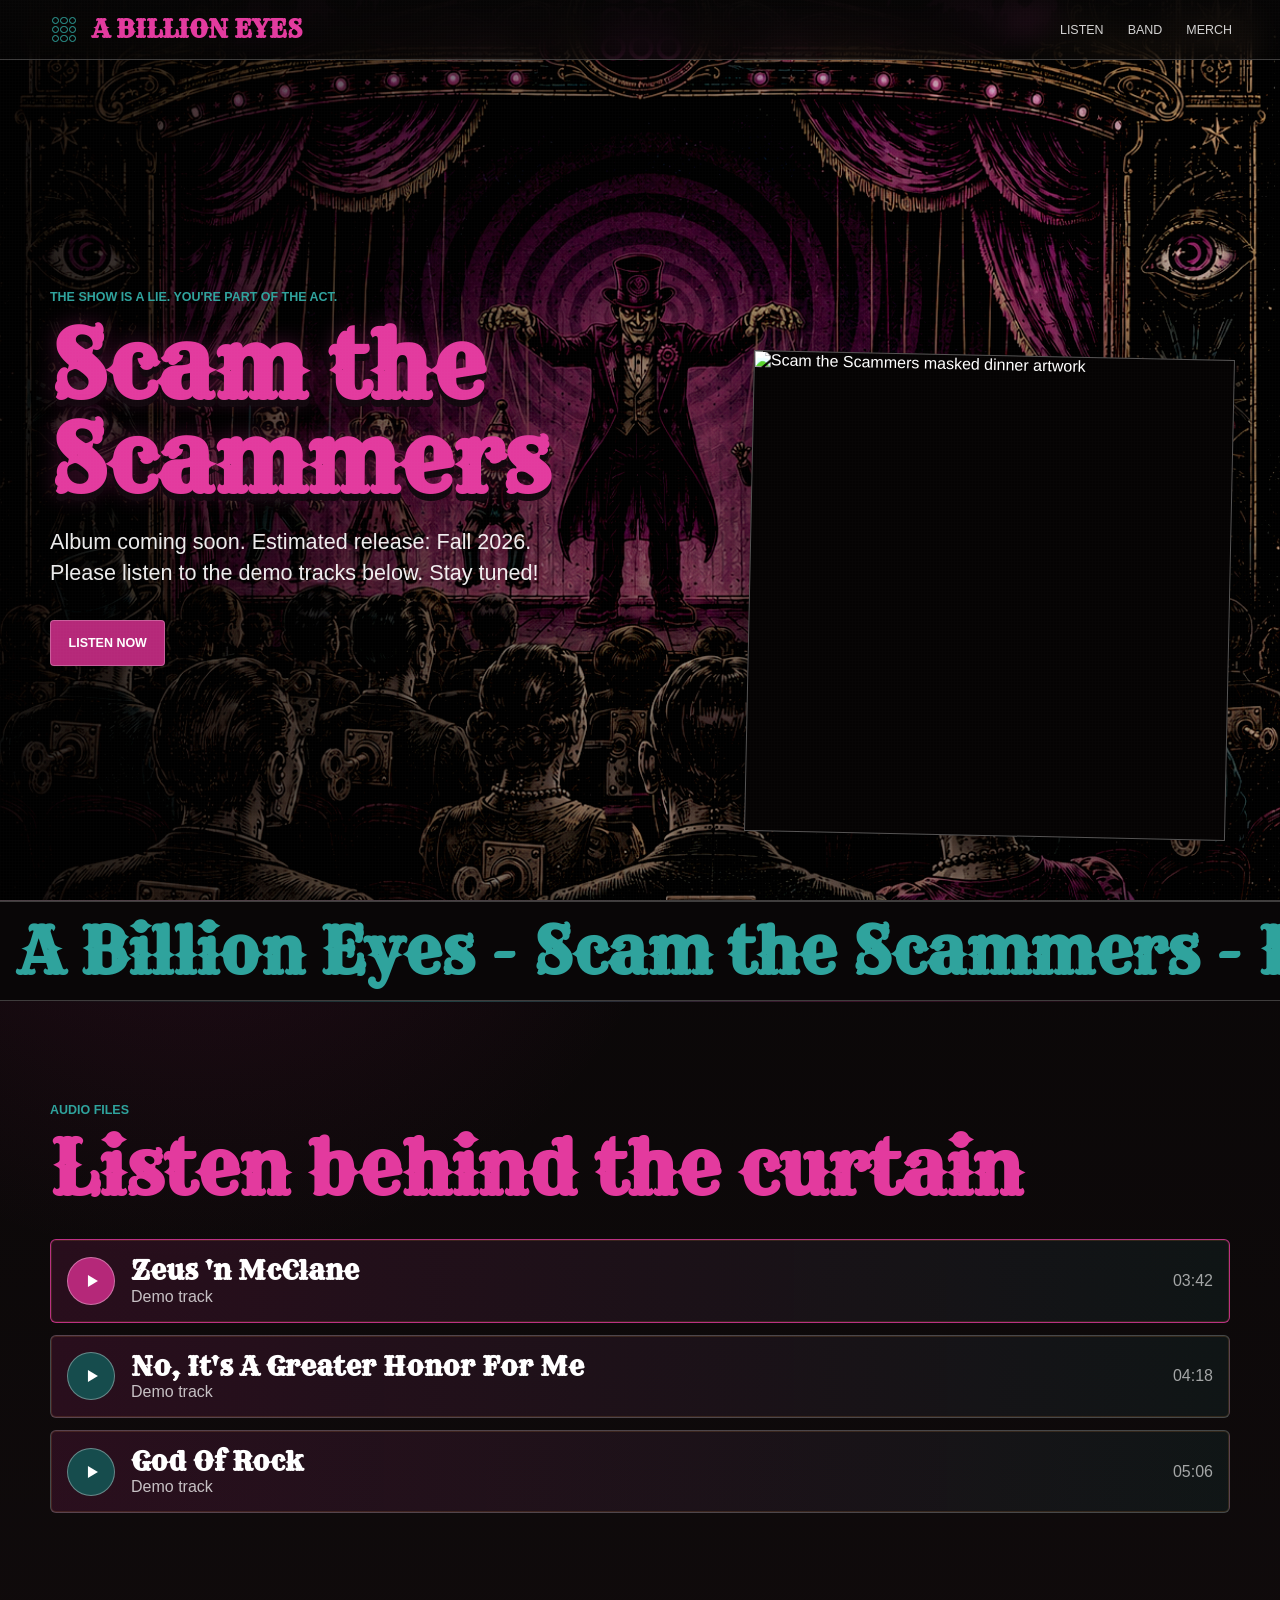
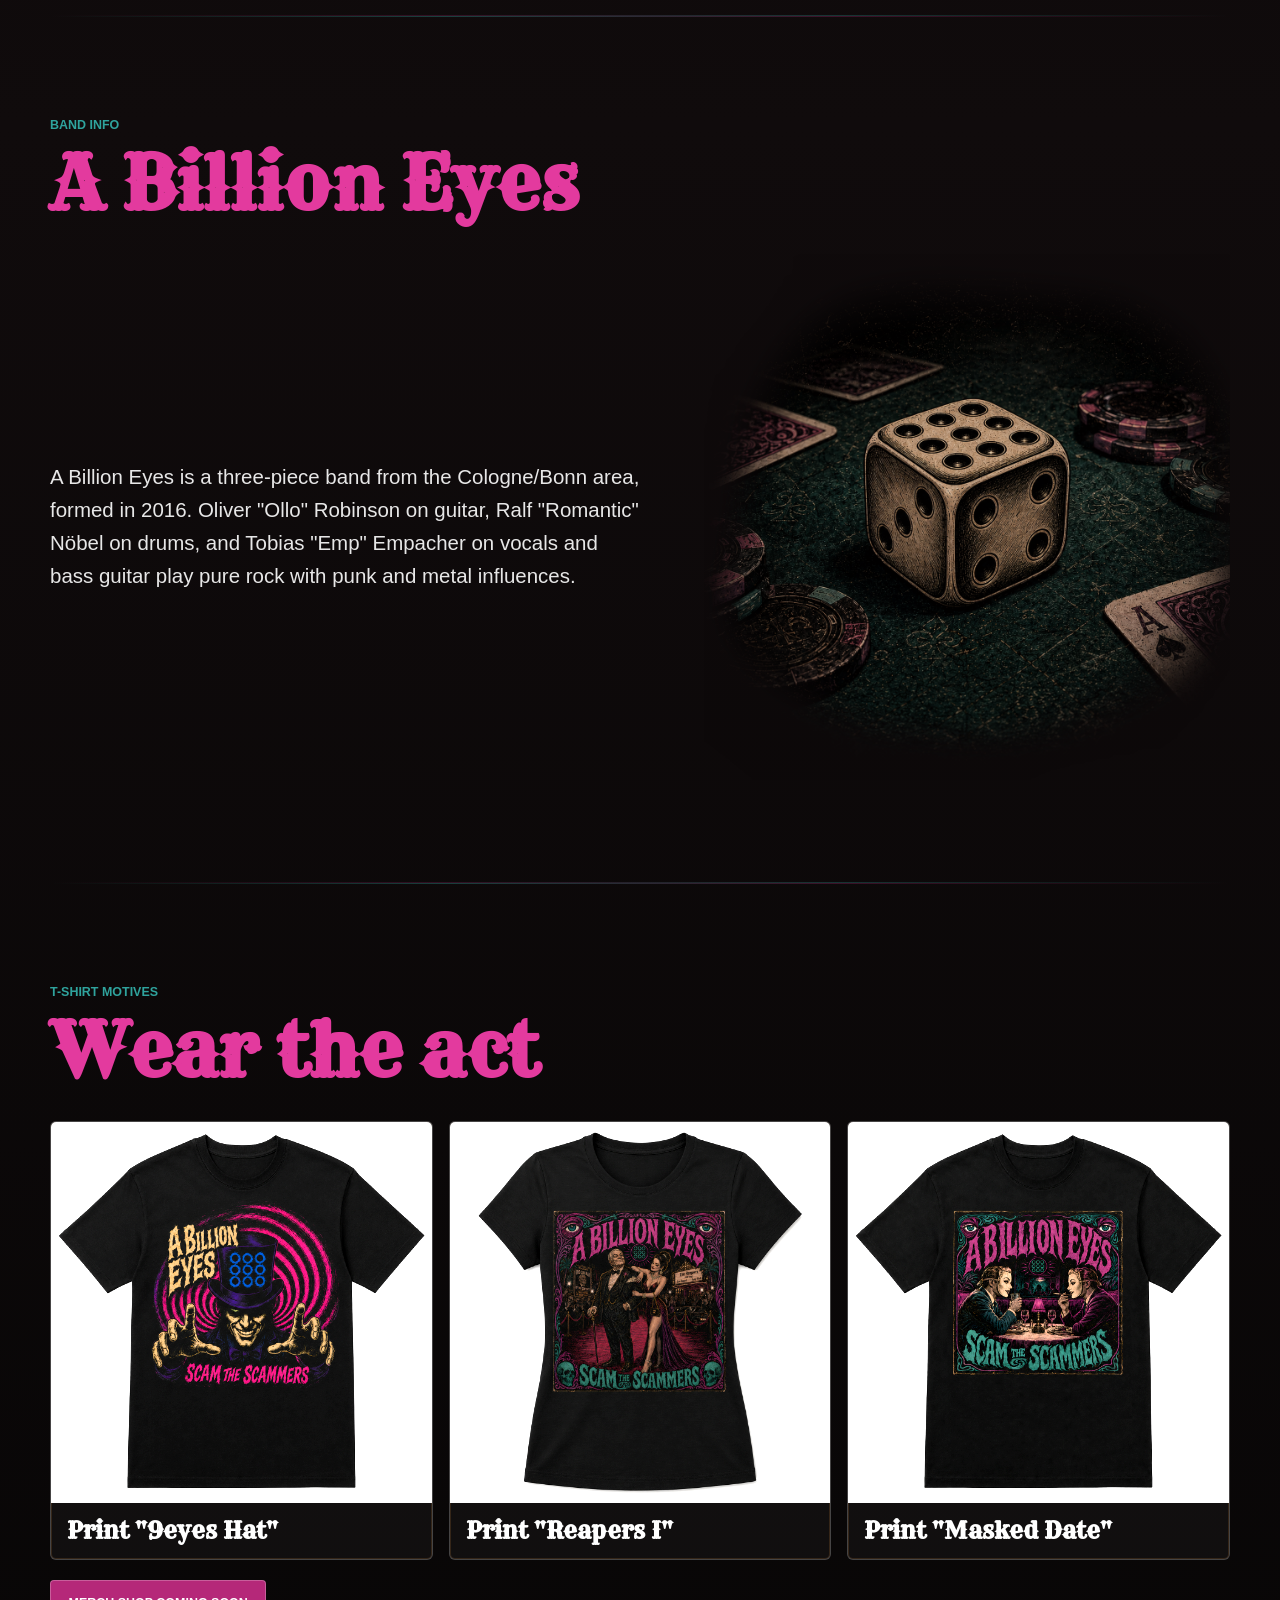
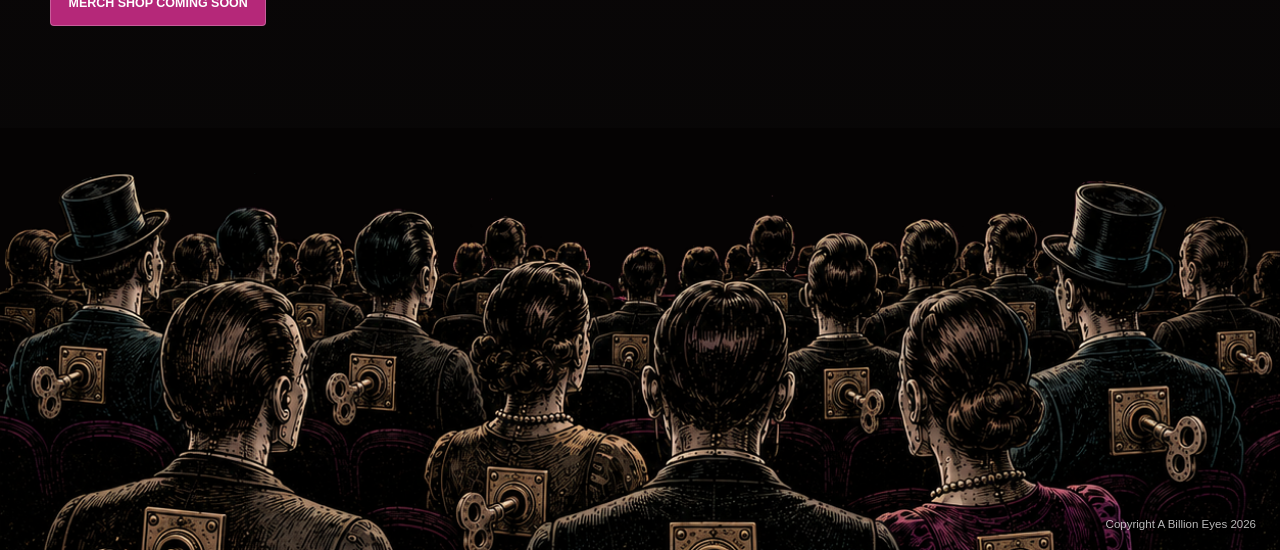
==== index.html @ 210f50e4 "Add Scam the Scammers website" ====
<!doctype html>
<html lang="en">
  <head>
    <meta charset="utf-8">
    <meta name="viewport" content="width=device-width, initial-scale=1">
    <title>A Billion Eyes - Scam the Scammers</title>
    <meta
      name="description"
      content="A Billion Eyes present Scam the Scammers: audio, video, album details, merch, and band information."
    >
    <link rel="stylesheet" href="styles.css?v=footer-copyright">
  </head>
  <body>
    <header class="site-header" aria-label="Primary">
      <a class="brand" href="#top" aria-label="A Billion Eyes home">
        <span class="brand-mark" aria-hidden="true">
          <i></i><i></i><i></i><i></i><i></i><i></i><i></i><i></i><i></i>
        </span>
        <span>A Billion Eyes</span>
      </a>
      <nav class="nav-links" aria-label="Sections">
        <a href="#listen">Listen</a>
        <a href="#band">Band</a>
        <a href="#merch">Merch</a>
      </nav>
    </header>

    <main id="top">
      <section class="hero ornamented" aria-labelledby="hero-title">
        <div class="hero-bg" aria-hidden="true"></div>
        <div class="hero-inner">
          <div class="hero-copy">
            <p class="eyebrow">The show is a lie. You're part of the act.</p>
            <h1 id="hero-title">Scam the Scammers</h1>
            <p>
              Album coming soon. Estimated release: Fall 2026. Please listen
              to the demo tracks below. Stay tuned!
            </p>
            <div class="hero-actions">
              <a class="button primary" href="#listen">Listen Now</a>
            </div>
          </div>
          <figure class="cover-plate">
            <img src="assets/scam-dinner.jpg" alt="Scam the Scammers masked dinner artwork">
          </figure>
        </div>
      </section>

      <section class="marquee" aria-label="Album statement">
        <div>
          <span>A Billion Eyes - Scam the Scammers - Fall 2026 - Stay tuned</span>
          <span>A Billion Eyes - Scam the Scammers - Fall 2026 - Stay tuned</span>
        </div>
      </section>

      <section id="listen" class="section listen-section ornamented" aria-labelledby="listen-title">
        <div class="section-heading">
          <p class="eyebrow">Audio files</p>
          <h2 id="listen-title">Listen behind the curtain</h2>
        </div>
        <div class="tracklist" aria-label="Tracks">
          <article class="track-card is-active">
            <button class="play-toggle" type="button" aria-label="Play Zeus 'n McClane">Play</button>
            <div>
              <h3>Zeus 'n McClane</h3>
              <p>Demo track</p>
            </div>
            <span>03:42</span>
          </article>
          <article class="track-card">
            <button class="play-toggle" type="button" aria-label="Play No, It's A Greater Honor For Me">Play</button>
            <div>
              <h3>No, It's A Greater Honor For Me</h3>
              <p>Demo track</p>
            </div>
            <span>04:18</span>
          </article>
          <article class="track-card">
            <button class="play-toggle" type="button" aria-label="Play God Of Rock">Play</button>
            <div>
              <h3>God Of Rock</h3>
              <p>Demo track</p>
            </div>
            <span>05:06</span>
          </article>
        </div>
      </section>

      <section id="band" class="section band-section ornamented" aria-labelledby="band-title">
        <div class="section-heading">
          <p class="eyebrow">Band info</p>
          <h2 id="band-title">A Billion Eyes</h2>
        </div>
        <div class="band-layout">
          <p>
            A Billion Eyes is a three-piece band from the Cologne/Bonn area,
            formed in 2016. Oliver "Ollo" Robinson on guitar, Ralf
            "Romantic" Nöbel on drums, and Tobias "Emp" Empacher on vocals
            and bass guitar play pure rock with punk and metal influences.
          </p>
          <img class="band-logo-die" src="assets/abe-dice.png" alt="9eyes die logo">
        </div>
      </section>

      <section id="merch" class="section merch-section ornamented" aria-labelledby="merch-title">
        <div class="section-heading">
          <p class="eyebrow">T-shirt motives</p>
          <h2 id="merch-title">Wear the act</h2>
        </div>
        <div class="merch-grid">
          <article>
            <img src="assets/merch-9eyes-hat.png" alt="9eyes Hat T-shirt mockup">
            <h3>Print "9eyes Hat"</h3>
          </article>
          <article>
            <img src="assets/merch-reapers-i.png" alt="Reapers I T-shirt mockup">
            <h3>Print "Reapers I"</h3>
          </article>
          <article>
            <img src="assets/merch-masked-date.png" alt="Masked Date T-shirt mockup">
            <h3>Print "Masked Date"</h3>
          </article>
        </div>
        <a class="button primary merch-shop-button" href="#" aria-disabled="true">Merch Shop Coming Soon</a>
      </section>
    </main>

    <footer class="footer">
      <img src="assets/website-bottom.png" alt="Theatre audience with wind-up puppets">
      <small>Copyright A Billion Eyes 2026</small>
    </footer>

    <script src="script.js"></script>
  </body>
</html>
---- styles.css ----
@import url("https://fonts.googleapis.com/css2?family=Rye&display=swap");

:root {
  --ink: #060505;
  --black: #0b0809;
  --paper: #ffffff;
  --aged: rgba(255, 255, 255, 0.62);
  --magenta: #b52879;
  --magenta-hot: #e33a9e;
  --teal: #2fa39d;
  --teal-dark: #164c4d;
  --gold: #a86f33;
  --smoke: #171314;
  --line: rgba(255, 255, 255, 0.22);
  --headline-font: "Rye", Impact, Haettenschweiler, "Arial Narrow Bold", sans-serif;
  color-scheme: dark;
  font-family: Arial, Helvetica, sans-serif;
}

* {
  box-sizing: border-box;
}

html {
  scroll-behavior: smooth;
}

body {
  margin: 0;
  background:
    radial-gradient(circle at 15% 20%, rgba(181, 40, 121, 0.16), transparent 32rem),
    radial-gradient(circle at 85% 12%, rgba(47, 163, 157, 0.14), transparent 30rem),
    linear-gradient(180deg, #040303 0%, #100b0c 46%, #060505 100%);
  color: #fff;
  min-width: 320px;
}

body::before {
  content: "";
  position: fixed;
  inset: 0;
  pointer-events: none;
  z-index: 20;
  opacity: 0.17;
  background-image:
    linear-gradient(rgba(255, 255, 255, 0.035) 1px, transparent 1px),
    linear-gradient(90deg, rgba(255, 255, 255, 0.025) 1px, transparent 1px);
  background-size: 3px 3px;
  mix-blend-mode: screen;
}

img {
  display: block;
  max-width: 100%;
}

a {
  color: inherit;
}

.site-header {
  position: fixed;
  z-index: 15;
  top: 0;
  left: 0;
  right: 0;
  display: flex;
  align-items: center;
  justify-content: space-between;
  gap: 1rem;
  padding: 0.85rem clamp(1rem, 4vw, 3rem);
  background: linear-gradient(180deg, rgba(6, 5, 5, 0.92), rgba(6, 5, 5, 0.54));
  border-bottom: 1px solid var(--line);
  backdrop-filter: blur(14px);
}

.brand {
  display: inline-flex;
  align-items: center;
  gap: 0.75rem;
  min-width: max-content;
  text-decoration: none;
  font-family: var(--headline-font);
  font-weight: 900;
  text-transform: uppercase;
  font-size: clamp(1rem, 2.5vw, 1.55rem);
  color: var(--magenta-hot);
}

.brand-mark {
  display: grid;
  grid-template-columns: repeat(3, 0.44rem);
  gap: 0.12rem;
  place-content: center;
  width: 2rem;
  aspect-ratio: 1;
}

.brand-mark i {
  display: block;
  aspect-ratio: 1;
  border: 0.11rem solid var(--teal);
  border-radius: 50%;
}

.nav-links {
  display: flex;
  align-items: center;
  gap: clamp(0.7rem, 2vw, 1.5rem);
  font-family: Arial, sans-serif;
  font-size: 0.78rem;
  text-transform: uppercase;
  color: rgba(255, 255, 255, 0.82);
}

.nav-links a {
  text-decoration: none;
}

.nav-links a:hover {
  color: var(--teal);
}

.hero {
  position: relative;
  min-height: 100svh;
  overflow: hidden;
  border-bottom: 1px solid var(--line);
}

.hero-bg {
  position: absolute;
  inset: 0;
  background-image:
    linear-gradient(90deg, rgba(6, 5, 5, 0.86) 0%, rgba(6, 5, 5, 0.46) 46%, rgba(6, 5, 5, 0.16) 100%),
    url("assets/scam-theatre-hero.png");
  background-size: cover;
  background-position: center;
  filter: saturate(1.12) brightness(1.05) contrast(1.05);
  transform: scale(1.02);
}

.hero-inner {
  position: relative;
  min-height: 100svh;
  display: grid;
  grid-template-columns: minmax(0, 0.88fr) minmax(18rem, 0.68fr);
  align-items: center;
  gap: clamp(2rem, 6vw, 5rem);
  width: min(1180px, calc(100% - 2rem));
  margin: 0 auto;
  padding: 7.5rem 0 4rem;
}

.hero-copy {
  max-width: 42rem;
}

.eyebrow {
  margin: 0 0 0.9rem;
  color: var(--teal);
  font-family: Arial, sans-serif;
  font-size: 0.78rem;
  font-weight: 800;
  text-transform: uppercase;
}

h1,
h2,
h3,
p {
  overflow-wrap: break-word;
}

h1,
h2 {
  margin: 0;
  font-family: var(--headline-font);
  font-weight: 900;
  line-height: 1.02;
  letter-spacing: 0;
}

h1 {
  max-width: 8.5ch;
  color: var(--magenta-hot);
  font-size: clamp(2.7rem, 7.2vw, 5.9rem);
  text-shadow: 0 0.08em 0 #12080e, 0 0 1.4rem rgba(181, 40, 121, 0.36);
  word-break: normal;
  overflow-wrap: normal;
  hyphens: none;
}

h2 {
  color: var(--magenta-hot);
  font-size: clamp(2.1rem, 5.8vw, 4.9rem);
}

h3 {
  margin: 0;
  font-family: var(--headline-font);
  font-weight: 900;
  line-height: 1.05;
  color: var(--paper);
  font-size: clamp(1.2rem, 2.1vw, 1.75rem);
}

.hero-copy p:not(.eyebrow) {
  max-width: 34rem;
  margin: 1.2rem 0 0;
  font-size: clamp(1.05rem, 2.2vw, 1.35rem);
  line-height: 1.45;
  color: rgba(255, 255, 255, 0.92);
}

.hero-actions {
  display: flex;
  flex-wrap: wrap;
  gap: 0.8rem;
  margin-top: 2rem;
}

.button,
.video-panel button {
  display: inline-flex;
  align-items: center;
  justify-content: center;
  min-height: 2.85rem;
  padding: 0.8rem 1.1rem;
  border: 1px solid var(--line);
  border-radius: 4px;
  font-family: Arial, sans-serif;
  font-size: 0.78rem;
  font-weight: 900;
  text-transform: uppercase;
  text-decoration: none;
  cursor: pointer;
}

.button.primary {
  background: var(--magenta);
  color: white;
  border-color: rgba(255, 255, 255, 0.25);
}

.button.ghost,
.video-panel button {
  background: rgba(6, 5, 5, 0.64);
  color: var(--paper);
}

.cover-plate {
  margin: 0;
  align-self: end;
  border: 1px solid rgba(255, 255, 255, 0.32);
  background: #050303;
  box-shadow: 0 2rem 5rem rgba(0, 0, 0, 0.56);
  transform: rotate(1.2deg);
}

.cover-plate img {
  width: 100%;
  aspect-ratio: 1;
  object-fit: cover;
  object-position: center;
  filter: brightness(1.16) contrast(1.08) saturate(1.14);
}

.marquee {
  overflow: hidden;
  border-block: 1px solid var(--line);
  background: #090607;
  color: var(--teal);
  font-family: var(--headline-font);
  font-weight: 900;
  font-size: clamp(1.6rem, 5vw, 4rem);
}

.marquee div {
  display: flex;
  width: max-content;
  animation: drift 24s linear infinite;
}

.marquee span {
  padding: 0.55rem 1.1rem;
  white-space: nowrap;
}

@keyframes drift {
  to {
    transform: translateX(-50%);
  }
}

.section {
  position: relative;
  width: min(1180px, calc(100% - 2rem));
  margin: 0 auto;
  padding: clamp(4rem, 8vw, 7rem) 0;
}

.ornamented {
  background:
    linear-gradient(90deg, transparent, rgba(47, 163, 157, 0.35), rgba(181, 40, 121, 0.28), transparent) top / 100% 1px no-repeat,
    linear-gradient(90deg, transparent, rgba(181, 40, 121, 0.22), rgba(47, 163, 157, 0.28), transparent) bottom / 100% 1px no-repeat;
}

.merch-section {
  background:
    linear-gradient(90deg, transparent, rgba(47, 163, 157, 0.35), rgba(181, 40, 121, 0.28), transparent) top / 100% 1px no-repeat;
}

.section-heading {
  display: block;
  margin-bottom: 2rem;
}

.tracklist {
  display: grid;
  gap: 0.75rem;
}

.track-card {
  display: grid;
  grid-template-columns: auto minmax(0, 1fr) auto;
  align-items: center;
  gap: 1rem;
  padding: 1rem;
  border: 1px solid var(--line);
  border-radius: 6px;
  background: linear-gradient(90deg, rgba(181, 40, 121, 0.17), rgba(47, 163, 157, 0.08));
  box-shadow: inset 0 0 0 1px rgba(168, 111, 51, 0.22);
}

.track-card.is-active {
  border-color: rgba(227, 58, 158, 0.8);
}

.track-card p {
  margin: 0.2rem 0 0;
  color: rgba(255, 255, 255, 0.74);
  font-family: Arial, sans-serif;
}

.track-card span {
  font-family: Arial, sans-serif;
  color: var(--aged);
}

.play-toggle {
  width: 3rem;
  aspect-ratio: 1;
  border: 1px solid rgba(255, 255, 255, 0.34);
  border-radius: 50%;
  background: var(--teal-dark);
  color: var(--paper);
  font-size: 0;
  cursor: pointer;
}

.play-toggle::before {
  content: "";
  display: block;
  margin: auto;
  width: 0;
  height: 0;
  border-block: 0.42rem solid transparent;
  border-left: 0.68rem solid var(--paper);
  transform: translateX(0.12rem);
}

.track-card.is-active .play-toggle {
  background: var(--magenta);
}

.video-grid,
.merch-grid {
  display: grid;
  grid-template-columns: repeat(2, minmax(0, 1fr));
  gap: 1rem;
}

.video-panel {
  position: relative;
  min-height: 20rem;
  overflow: hidden;
  border: 1px solid var(--line);
  border-radius: 6px;
  background: var(--smoke);
  box-shadow: inset 0 0 0 1px rgba(168, 111, 51, 0.28);
}

.feature-video {
  grid-row: span 2;
}

.video-panel img {
  width: 100%;
  height: 100%;
  min-height: 20rem;
  object-fit: cover;
  filter: brightness(1.15) saturate(1.16) contrast(1.08);
}

.video-panel button {
  position: absolute;
  left: 1rem;
  bottom: 1rem;
}

.album-section {
  display: grid;
  grid-template-columns: minmax(16rem, 0.62fr) minmax(0, 1fr);
  gap: clamp(2rem, 6vw, 5rem);
  align-items: center;
}

.album-art {
  border: 1px solid var(--line);
  background: #050303;
  transform: rotate(-1deg);
  box-shadow: inset 0 0 0 1px rgba(168, 111, 51, 0.28);
}

.album-art img {
  filter: brightness(1.16) contrast(1.08) saturate(1.14);
}

.album-copy p:not(.eyebrow),
.band-layout p {
  margin: 1.2rem 0 0;
  color: rgba(255, 255, 255, 0.9);
  font-size: clamp(1.05rem, 2vw, 1.28rem);
  line-height: 1.6;
}

.facts {
  display: grid;
  grid-template-columns: repeat(3, minmax(0, 1fr));
  gap: 0.75rem;
  margin: 2rem 0 0;
}

.facts div {
  padding: 1rem;
  border: 1px solid var(--line);
  border-radius: 6px;
  background: rgba(255, 255, 255, 0.035);
}

.facts dt {
  color: var(--teal);
  font-family: Arial, sans-serif;
  font-size: 0.72rem;
  font-weight: 800;
  text-transform: uppercase;
}

.facts dd {
  margin: 0.35rem 0 0;
}

.band-layout {
  display: grid;
  grid-template-columns: minmax(0, 50%) minmax(18rem, 1fr);
  gap: clamp(2rem, 5vw, 4rem);
  align-items: center;
}

.band-logo-die {
  width: min(100%, 34rem);
  justify-self: end;
}

.eyes-system {
  display: grid;
  grid-template-columns: repeat(3, 3.8rem);
  gap: 0.55rem;
}

.eyes-system span {
  aspect-ratio: 1;
  border: 0.55rem solid var(--teal);
  border-radius: 50%;
  box-shadow: inset 0 0 0 2px rgba(6, 5, 5, 0.55), 0 0 1rem rgba(47, 163, 157, 0.24);
}

.merch-grid {
  grid-template-columns: repeat(3, minmax(0, 1fr));
}

.merch-grid article {
  overflow: hidden;
  border: 1px solid var(--line);
  border-radius: 6px;
  background: rgba(255, 255, 255, 0.035);
  box-shadow: inset 0 0 0 1px rgba(168, 111, 51, 0.24);
}

.merch-grid img {
  width: 100%;
  aspect-ratio: 1;
  object-fit: cover;
  filter: brightness(1.14) contrast(1.08) saturate(1.16);
}

.merch-grid h3 {
  padding: 1rem;
  font-size: 1.45rem;
}

.merch-shop-button {
  margin-top: 1.25rem;
}

.footer {
  position: relative;
  padding: 0;
  background: #050303;
}

.footer img {
  width: 100%;
  max-height: 34rem;
  object-fit: cover;
  object-position: center top;
}

.footer small {
  position: absolute;
  right: clamp(0.8rem, 2vw, 1.5rem);
  bottom: clamp(0.7rem, 1.6vw, 1.2rem);
  color: rgba(255, 255, 255, 0.72);
  font-family: Arial, Helvetica, sans-serif;
  font-size: 0.72rem;
  text-shadow: 0 1px 4px rgba(0, 0, 0, 0.85);
}

@media (max-width: 860px) {
  .site-header {
    position: sticky;
    flex-direction: column;
    align-items: flex-start;
  }

  .nav-links {
    width: 100%;
    overflow-x: auto;
    padding-bottom: 0.15rem;
  }

  .hero-inner,
  .section-heading,
  .band-layout {
    grid-template-columns: 1fr;
  }

  .hero-inner {
    padding-top: 2.5rem;
  }

  .hero-bg {
    background-position: center;
  }

  .cover-plate {
    max-width: 31rem;
  }

  .facts,
  .merch-grid,
  .video-grid {
    grid-template-columns: 1fr;
  }

  .band-logo-die {
    justify-self: start;
  }

  .eyes-system {
    grid-template-columns: repeat(3, 2.8rem);
  }
}

@media (max-width: 520px) {
  .track-card {
    grid-template-columns: auto minmax(0, 1fr);
  }

  .track-card span {
    grid-column: 2;
  }

  .footer img {
    min-height: 13rem;
  }
}
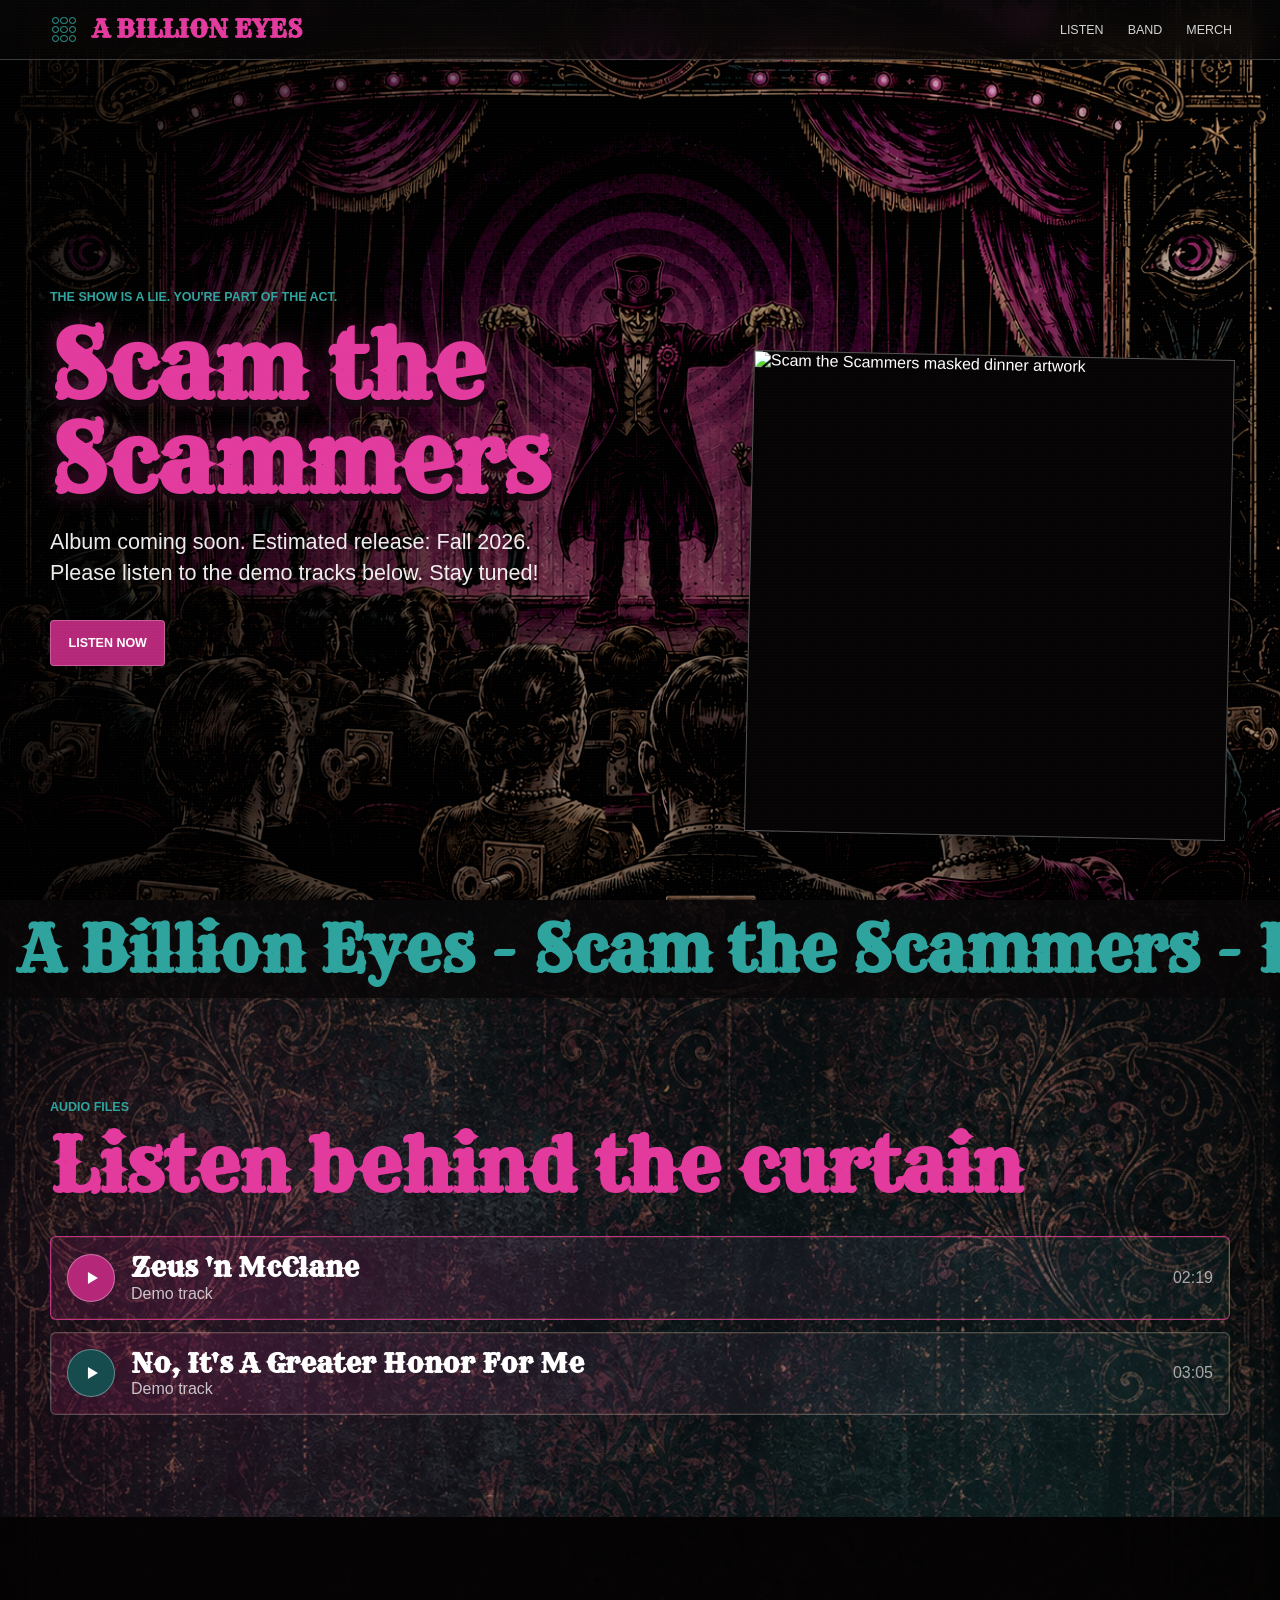
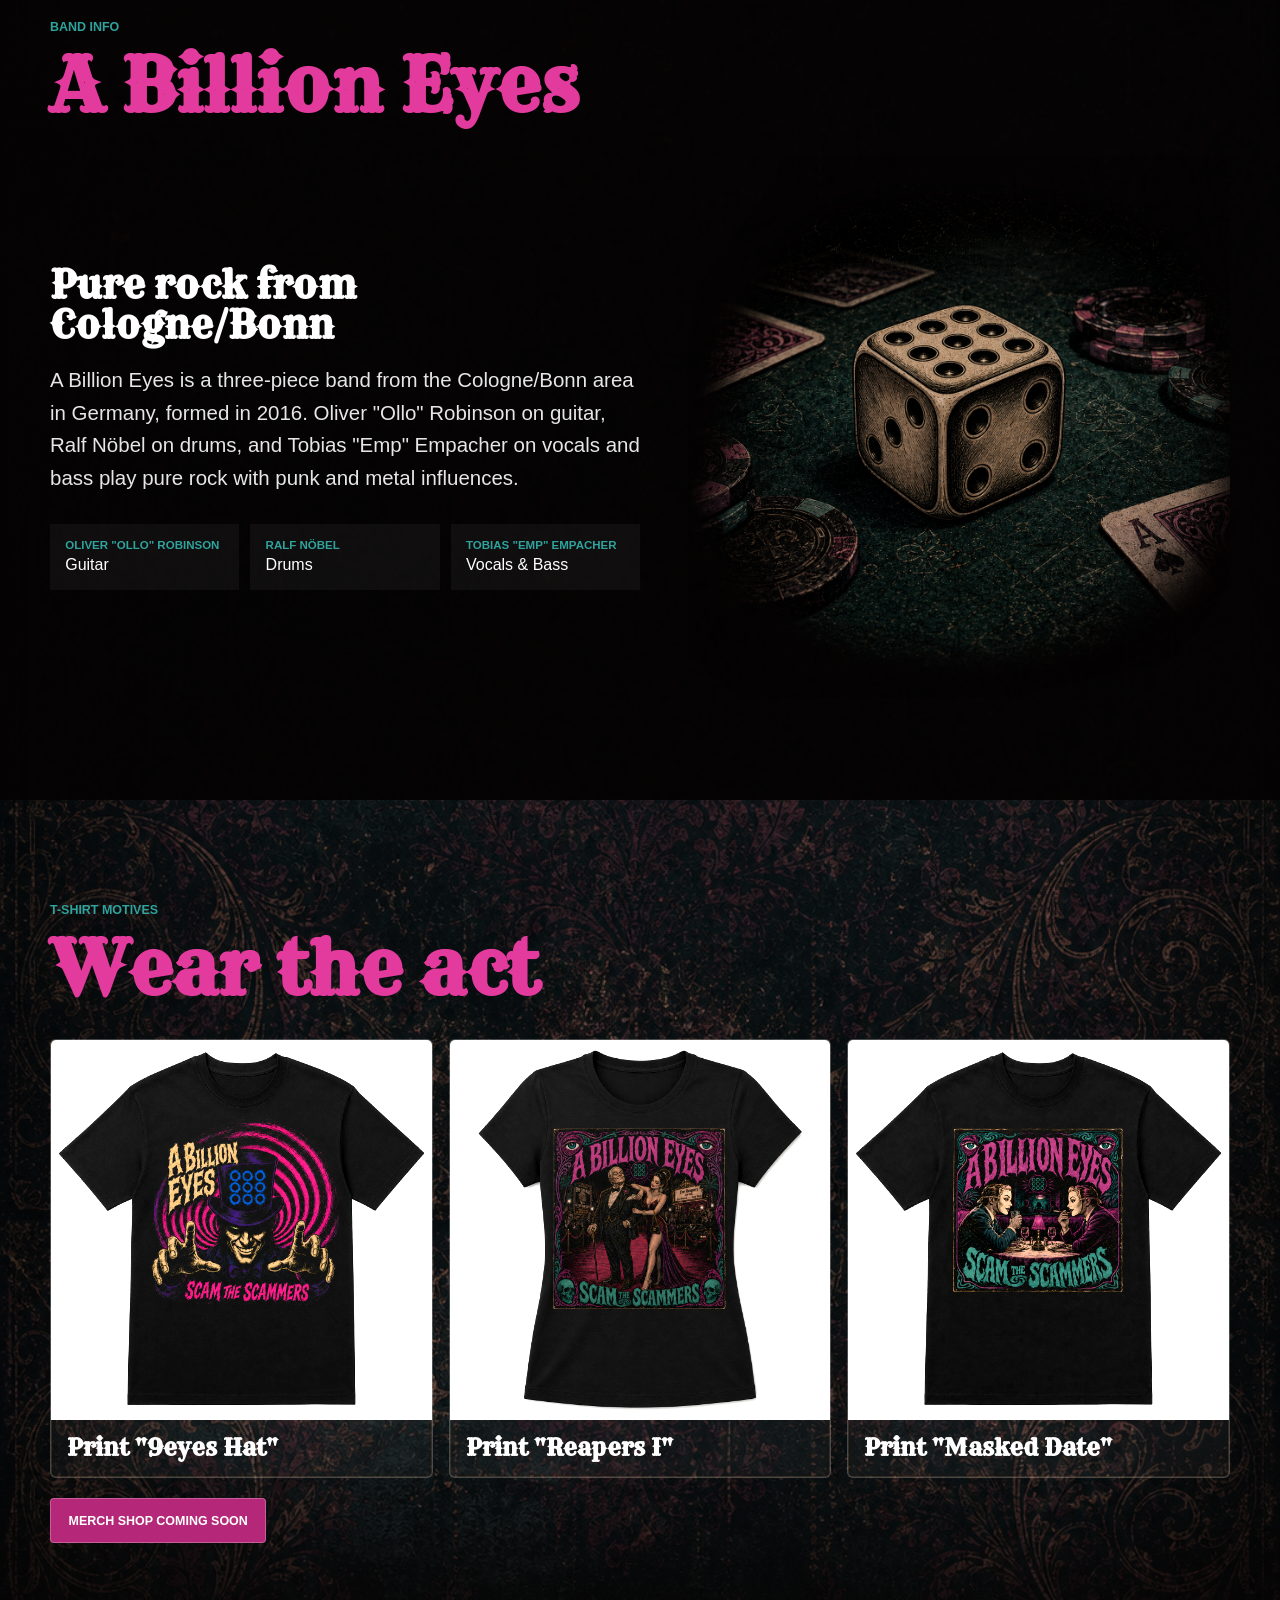
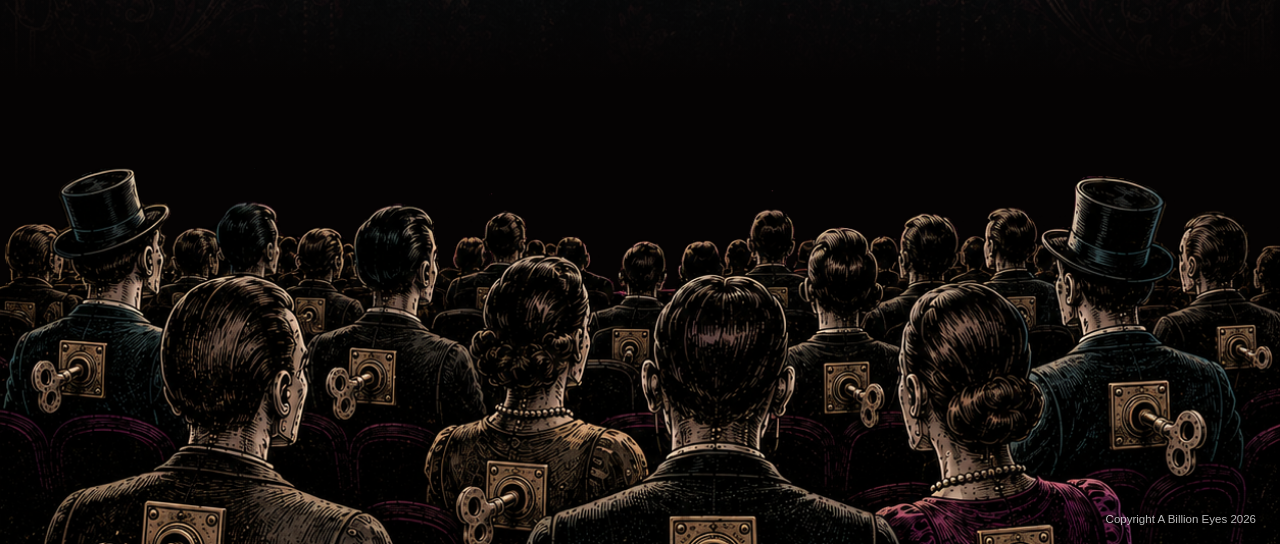
==== commit 3dafbafc: "Update band page and add audio demos" ====
--- a/index.html
+++ b/index.html
@@ -8,7 +8,7 @@
       name="description"
       content="A Billion Eyes present Scam the Scammers: audio, video, album details, merch, and band information."
     >
-    <link rel="stylesheet" href="styles.css?v=footer-copyright">
+    <link rel="stylesheet" href="styles.css?v=band-copy-tweak">
   </head>
   <body>
     <header class="site-header" aria-label="Primary">
@@ -46,83 +46,97 @@
         </div>
       </section>
 
-      <section class="marquee" aria-label="Album statement">
-        <div>
-          <span>A Billion Eyes - Scam the Scammers - Fall 2026 - Stay tuned</span>
-          <span>A Billion Eyes - Scam the Scammers - Fall 2026 - Stay tuned</span>
-        </div>
-      </section>
+      <div class="site-wallpaper">
+        <section class="marquee" aria-label="Album statement">
+          <div>
+            <span>A Billion Eyes - Scam the Scammers - Fall 2026 - Stay tuned</span>
+            <span>A Billion Eyes - Scam the Scammers - Fall 2026 - Stay tuned</span>
+          </div>
+        </section>
 
-      <section id="listen" class="section listen-section ornamented" aria-labelledby="listen-title">
-        <div class="section-heading">
-          <p class="eyebrow">Audio files</p>
-          <h2 id="listen-title">Listen behind the curtain</h2>
-        </div>
-        <div class="tracklist" aria-label="Tracks">
-          <article class="track-card is-active">
-            <button class="play-toggle" type="button" aria-label="Play Zeus 'n McClane">Play</button>
-            <div>
-              <h3>Zeus 'n McClane</h3>
-              <p>Demo track</p>
+        <section id="listen" class="section listen-section ornamented" aria-labelledby="listen-title">
+          <div class="section-heading">
+            <p class="eyebrow">Audio files</p>
+            <h2 id="listen-title">Listen behind the curtain</h2>
+          </div>
+          <div class="tracklist" aria-label="Tracks">
+            <article class="track-card is-active">
+              <button class="play-toggle" type="button" aria-label="Play Zeus 'n McClane">Play</button>
+              <div>
+                <h3>Zeus 'n McClane</h3>
+                <p>Demo track</p>
+              </div>
+              <span>02:19</span>
+              <audio preload="metadata" src="assets/audio/zeus-n-mcclane.mp3"></audio>
+            </article>
+            <article class="track-card">
+              <button class="play-toggle" type="button" aria-label="Play No, It's A Greater Honor For Me">Play</button>
+              <div>
+                <h3>No, It's A Greater Honor For Me</h3>
+                <p>Demo track</p>
+              </div>
+              <span>03:05</span>
+              <audio preload="metadata" src="assets/audio/no-its-a-greater-honor-for-me.mp3"></audio>
+            </article>
+          </div>
+        </section>
+
+        <section id="band" class="section band-section ornamented" aria-labelledby="band-title">
+          <div class="section-heading">
+            <p class="eyebrow">Band info</p>
+            <h2 id="band-title">A Billion Eyes</h2>
+          </div>
+
+          <article class="band-concept press-kit">
+            <div class="band-copy">
+              <h3>Pure rock from Cologne/Bonn</h3>
+              <p>
+                A Billion Eyes is a three-piece band from the Cologne/Bonn area
+                in Germany, formed in 2016. Oliver "Ollo" Robinson on guitar, Ralf Nöbel
+                on drums, and Tobias "Emp" Empacher on vocals
+                and bass play pure rock with punk and metal influences.
+              </p>
+              <dl class="member-list">
+                <div>
+                  <dt>Oliver "Ollo" Robinson</dt>
+                  <dd>Guitar</dd>
+                </div>
+                <div>
+                  <dt>Ralf Nöbel</dt>
+                  <dd>Drums</dd>
+                </div>
+                <div>
+                  <dt>Tobias "Emp" Empacher</dt>
+                  <dd>Vocals & Bass</dd>
+                </div>
+              </dl>
             </div>
-            <span>03:42</span>
+            <img class="band-logo-die" src="assets/abe-dice.png" alt="9eyes die logo">
           </article>
-          <article class="track-card">
-            <button class="play-toggle" type="button" aria-label="Play No, It's A Greater Honor For Me">Play</button>
-            <div>
-              <h3>No, It's A Greater Honor For Me</h3>
-              <p>Demo track</p>
-            </div>
-            <span>04:18</span>
-          </article>
-          <article class="track-card">
-            <button class="play-toggle" type="button" aria-label="Play God Of Rock">Play</button>
-            <div>
-              <h3>God Of Rock</h3>
-              <p>Demo track</p>
-            </div>
-            <span>05:06</span>
-          </article>
-        </div>
-      </section>
+        </section>
 
-      <section id="band" class="section band-section ornamented" aria-labelledby="band-title">
-        <div class="section-heading">
-          <p class="eyebrow">Band info</p>
-          <h2 id="band-title">A Billion Eyes</h2>
-        </div>
-        <div class="band-layout">
-          <p>
-            A Billion Eyes is a three-piece band from the Cologne/Bonn area,
-            formed in 2016. Oliver "Ollo" Robinson on guitar, Ralf
-            "Romantic" Nöbel on drums, and Tobias "Emp" Empacher on vocals
-            and bass guitar play pure rock with punk and metal influences.
-          </p>
-          <img class="band-logo-die" src="assets/abe-dice.png" alt="9eyes die logo">
-        </div>
-      </section>
-
-      <section id="merch" class="section merch-section ornamented" aria-labelledby="merch-title">
-        <div class="section-heading">
-          <p class="eyebrow">T-shirt motives</p>
-          <h2 id="merch-title">Wear the act</h2>
-        </div>
-        <div class="merch-grid">
-          <article>
-            <img src="assets/merch-9eyes-hat.png" alt="9eyes Hat T-shirt mockup">
-            <h3>Print "9eyes Hat"</h3>
-          </article>
-          <article>
-            <img src="assets/merch-reapers-i.png" alt="Reapers I T-shirt mockup">
-            <h3>Print "Reapers I"</h3>
-          </article>
-          <article>
-            <img src="assets/merch-masked-date.png" alt="Masked Date T-shirt mockup">
-            <h3>Print "Masked Date"</h3>
-          </article>
-        </div>
-        <a class="button primary merch-shop-button" href="#" aria-disabled="true">Merch Shop Coming Soon</a>
-      </section>
+        <section id="merch" class="section merch-section ornamented" aria-labelledby="merch-title">
+          <div class="section-heading">
+            <p class="eyebrow">T-shirt motives</p>
+            <h2 id="merch-title">Wear the act</h2>
+          </div>
+          <div class="merch-grid">
+            <article>
+              <img src="assets/merch-9eyes-hat.png" alt="9eyes Hat T-shirt mockup">
+              <h3>Print "9eyes Hat"</h3>
+            </article>
+            <article>
+              <img src="assets/merch-reapers-i.png" alt="Reapers I T-shirt mockup">
+              <h3>Print "Reapers I"</h3>
+            </article>
+            <article>
+              <img src="assets/merch-masked-date.png" alt="Masked Date T-shirt mockup">
+              <h3>Print "Masked Date"</h3>
+            </article>
+          </div>
+          <a class="button primary merch-shop-button" href="#" aria-disabled="true">Merch Shop Coming Soon</a>
+        </section>
+      </div>
     </main>
 
     <footer class="footer">
--- a/styles.css
+++ b/styles.css
@@ -10,6 +10,7 @@
   --teal: #2fa39d;
   --teal-dark: #164c4d;
   --gold: #a86f33;
+  --die-beige: #d1b083;
   --smoke: #171314;
   --line: rgba(255, 255, 255, 0.22);
   --headline-font: "Rye", Impact, Haettenschweiler, "Arial Narrow Bold", sans-serif;
@@ -125,7 +126,6 @@
   position: relative;
   min-height: 100svh;
   overflow: hidden;
-  border-bottom: 1px solid var(--line);
 }
 
 .hero-bg {
@@ -267,15 +267,48 @@
 }
 
 .marquee {
+  position: relative;
   overflow: hidden;
-  border-block: 1px solid var(--line);
-  background: #090607;
+  background: rgba(9, 6, 7, 0.76);
   color: var(--teal);
   font-family: var(--headline-font);
   font-weight: 900;
   font-size: clamp(1.6rem, 5vw, 4rem);
 }
 
+.site-wallpaper {
+  position: relative;
+  isolation: isolate;
+  background:
+    linear-gradient(180deg, rgba(4, 3, 3, 0.34), rgba(4, 3, 3, 0.1) 18rem, rgba(4, 3, 3, 0.28)),
+    url("assets/wallpaper-texture-v3.png") center top / 100% auto repeat-y,
+    #060505;
+}
+
+.site-wallpaper::before {
+  content: "";
+  position: absolute;
+  inset: 0;
+  z-index: -1;
+  pointer-events: none;
+  background:
+    radial-gradient(circle at 18% 18%, rgba(181, 40, 121, 0.14), transparent 26rem),
+    radial-gradient(circle at 82% 32%, rgba(47, 163, 157, 0.12), transparent 28rem),
+    linear-gradient(90deg, rgba(0, 0, 0, 0.34), transparent 18%, transparent 82%, rgba(0, 0, 0, 0.36));
+}
+
+.site-wallpaper::after {
+  content: "";
+  position: absolute;
+  left: 0;
+  right: 0;
+  bottom: 0;
+  z-index: -1;
+  height: clamp(12rem, 24vw, 22rem);
+  pointer-events: none;
+  background: linear-gradient(180deg, transparent, #050303 86%);
+}
+
 .marquee div {
   display: flex;
   width: max-content;
@@ -301,14 +334,12 @@
 }
 
 .ornamented {
-  background:
-    linear-gradient(90deg, transparent, rgba(47, 163, 157, 0.35), rgba(181, 40, 121, 0.28), transparent) top / 100% 1px no-repeat,
-    linear-gradient(90deg, transparent, rgba(181, 40, 121, 0.22), rgba(47, 163, 157, 0.28), transparent) bottom / 100% 1px no-repeat;
+  background: none;
 }
 
 .merch-section {
-  background:
-    linear-gradient(90deg, transparent, rgba(47, 163, 157, 0.35), rgba(181, 40, 121, 0.28), transparent) top / 100% 1px no-repeat;
+  padding-bottom: clamp(7rem, 14vw, 12rem);
+  background: none;
 }
 
 .section-heading {
@@ -374,6 +405,14 @@
   background: var(--magenta);
 }
 
+.track-card.is-playing .play-toggle::before {
+  width: 0.68rem;
+  height: 0.9rem;
+  border: 0;
+  border-inline: 0.18rem solid var(--paper);
+  transform: none;
+}
+
 .video-grid,
 .merch-grid {
   display: grid;
@@ -428,7 +467,8 @@
 }
 
 .album-copy p:not(.eyebrow),
-.band-layout p {
+.band-copy p,
+.band-concept > p {
   margin: 1.2rem 0 0;
   color: rgba(255, 255, 255, 0.9);
   font-size: clamp(1.05rem, 2vw, 1.28rem);
@@ -461,11 +501,52 @@
   margin: 0.35rem 0 0;
 }
 
-.band-layout {
-  display: grid;
+.band-section {
+  width: 100%;
+  padding-inline: max(1rem, calc((100% - 1180px) / 2));
+  background: rgba(5, 3, 3, 0.96);
+}
+
+.band-concept {
+  position: relative;
+  display: grid;
+  gap: clamp(1.5rem, 4vw, 3rem);
+  align-items: center;
+  background: none;
+}
+
+.band-concept h3 {
+  color: var(--paper);
+  font-size: clamp(1.55rem, 3vw, 2.75rem);
+}
+
+.press-kit {
   grid-template-columns: minmax(0, 50%) minmax(18rem, 1fr);
-  gap: clamp(2rem, 5vw, 4rem);
-  align-items: center;
+}
+
+.member-list {
+  display: grid;
+  gap: 0.7rem;
+  margin: 1.8rem 0 0;
+  grid-template-columns: repeat(3, minmax(0, 1fr));
+}
+
+.member-list div {
+  padding: 0.95rem;
+  background: rgba(255, 255, 255, 0.045);
+}
+
+.member-list dt {
+  color: var(--teal);
+  font-family: Arial, sans-serif;
+  font-size: 0.72rem;
+  font-weight: 800;
+  text-transform: uppercase;
+}
+
+.member-list dd {
+  margin: 0.35rem 0 0;
+  color: #fff;
 }
 
 .band-logo-die {
@@ -552,7 +633,7 @@
 
   .hero-inner,
   .section-heading,
-  .band-layout {
+  .press-kit {
     grid-template-columns: 1fr;
   }
 
@@ -578,6 +659,10 @@
     justify-self: start;
   }
 
+  .member-list {
+    grid-template-columns: 1fr;
+  }
+
   .eyes-system {
     grid-template-columns: repeat(3, 2.8rem);
   }
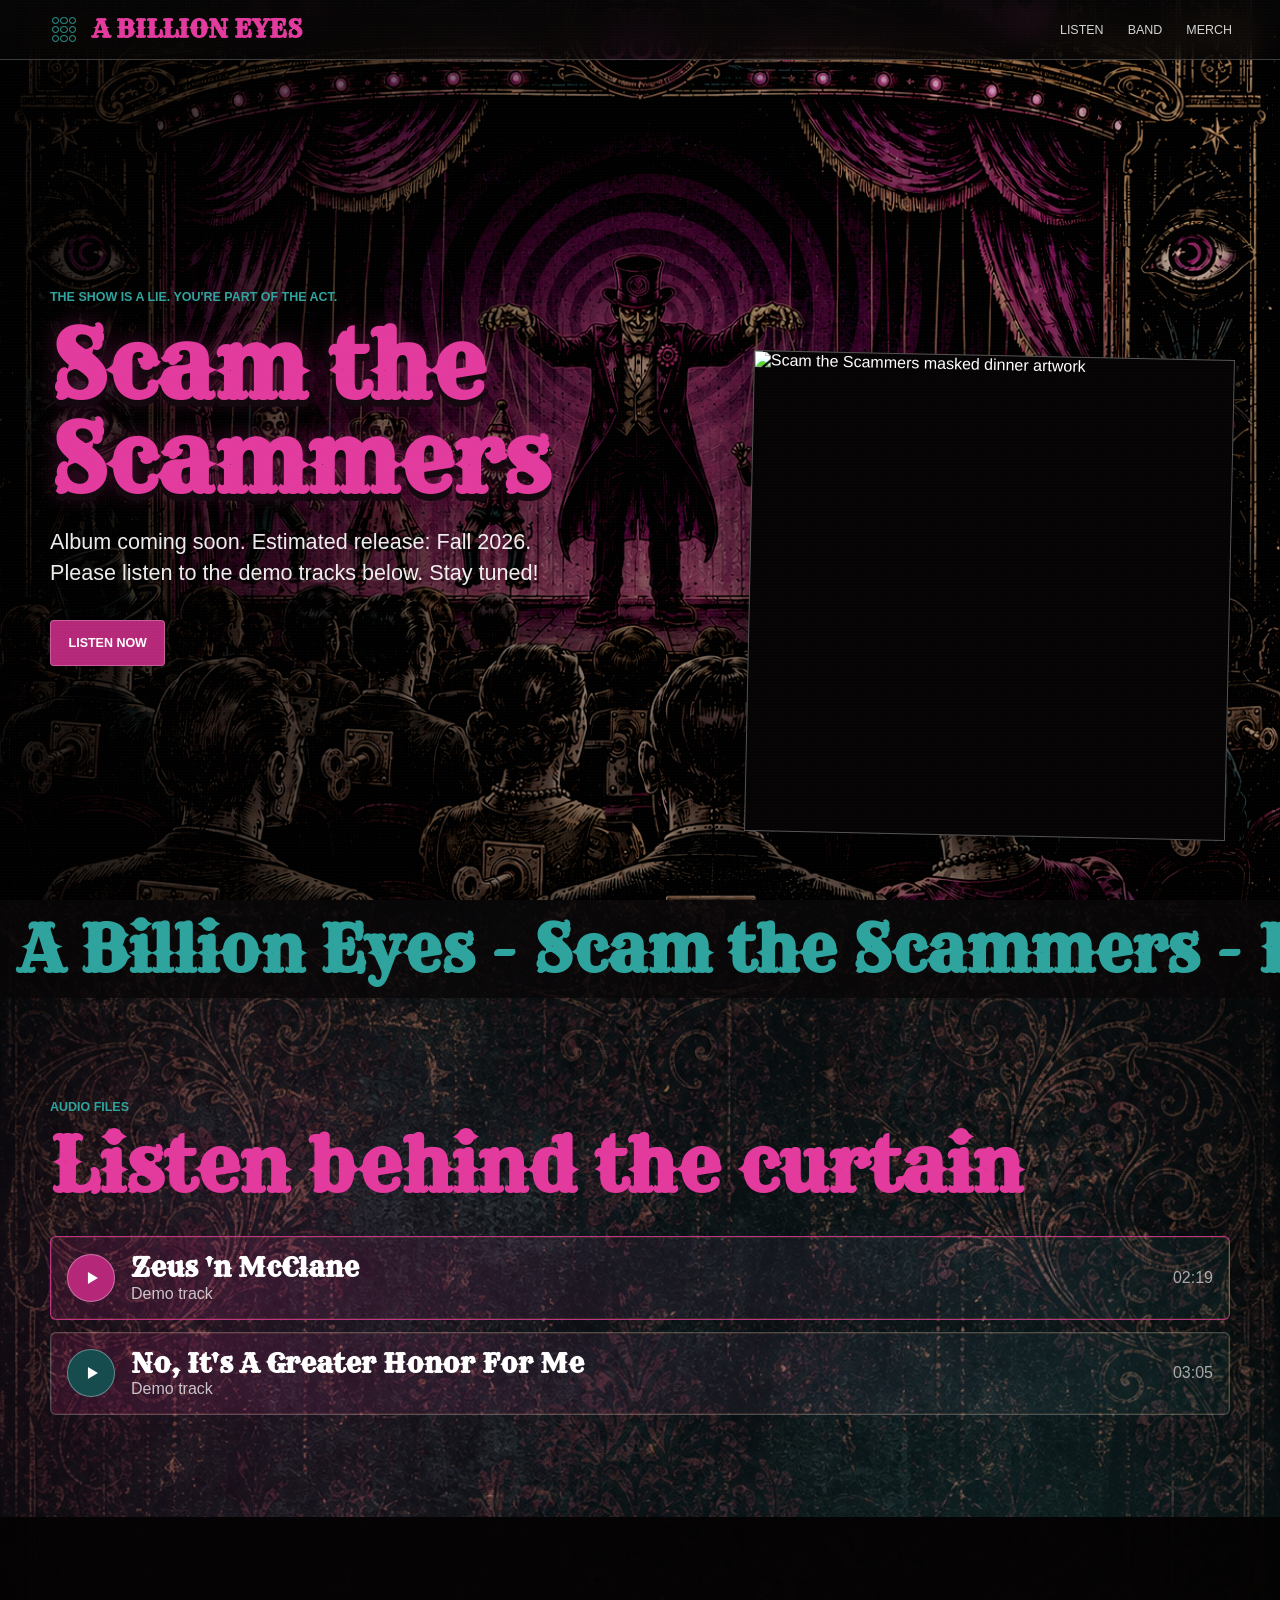
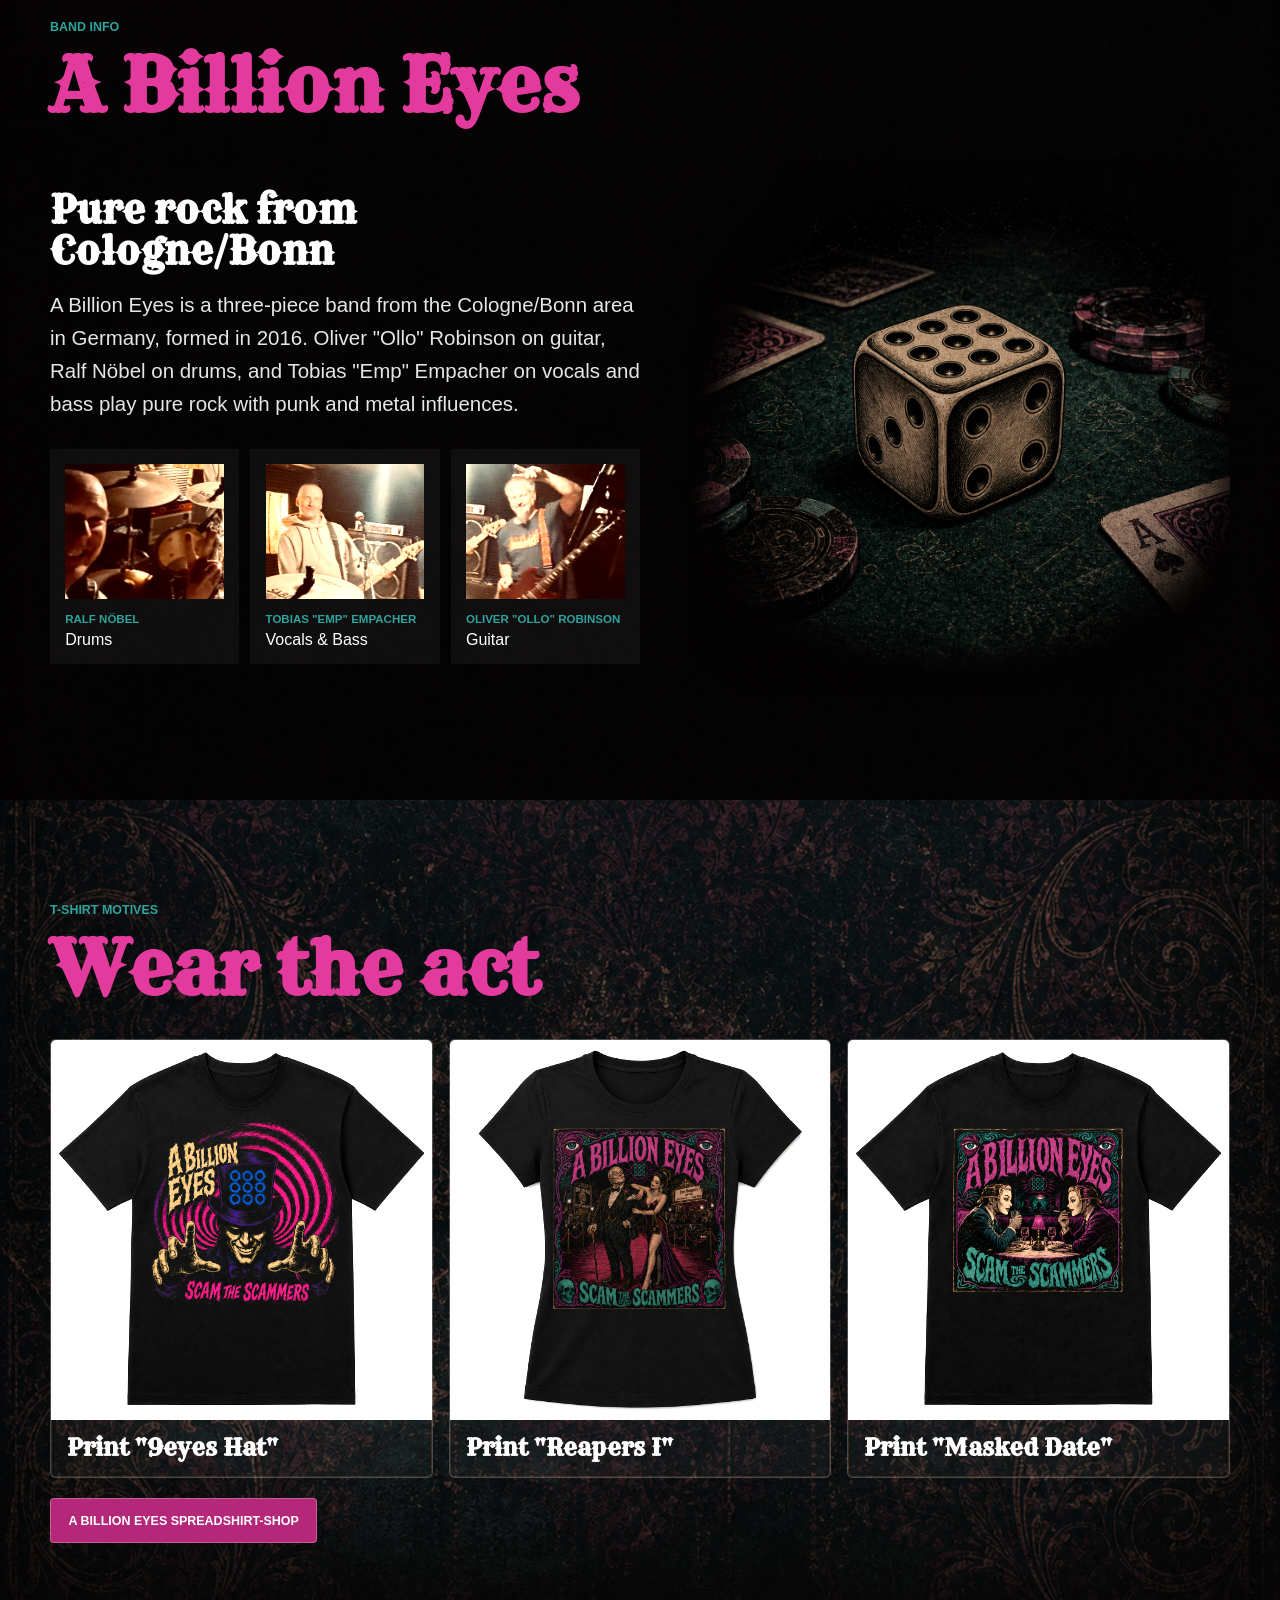
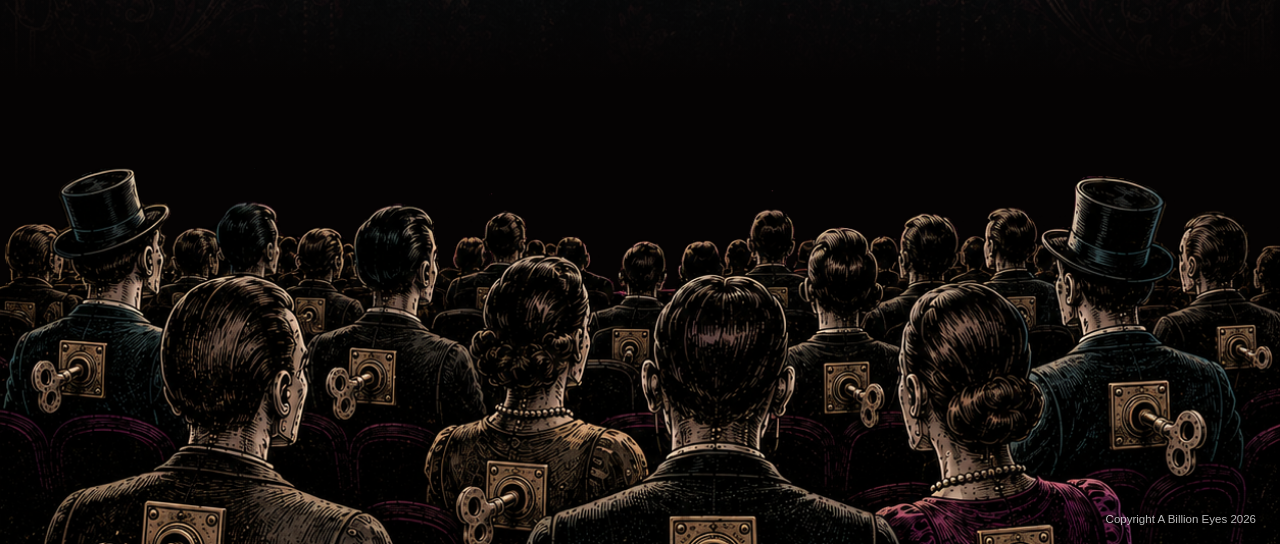
==== commit a0bf1a47: "Update merch link and band member photos" ====
--- a/index.html
+++ b/index.html
@@ -8,7 +8,7 @@
       name="description"
       content="A Billion Eyes present Scam the Scammers: audio, video, album details, merch, and band information."
     >
-    <link rel="stylesheet" href="styles.css?v=band-copy-tweak">
+    <link rel="stylesheet" href="styles.css?v=member-crops-2">
   </head>
   <body>
     <header class="site-header" aria-label="Primary">
@@ -98,16 +98,19 @@
               </p>
               <dl class="member-list">
                 <div>
-                  <dt>Oliver "Ollo" Robinson</dt>
-                  <dd>Guitar</dd>
-                </div>
-                <div>
+                  <span class="member-photo member-photo-ralf" role="img" aria-label="Ralf Nöbel"></span>
                   <dt>Ralf Nöbel</dt>
                   <dd>Drums</dd>
                 </div>
                 <div>
+                  <span class="member-photo member-photo-tobias" role="img" aria-label="Tobias Empacher"></span>
                   <dt>Tobias "Emp" Empacher</dt>
                   <dd>Vocals & Bass</dd>
+                </div>
+                <div>
+                  <span class="member-photo member-photo-oliver" role="img" aria-label="Oliver Ollo Robinson"></span>
+                  <dt>Oliver "Ollo" Robinson</dt>
+                  <dd>Guitar</dd>
                 </div>
               </dl>
             </div>
@@ -134,7 +137,7 @@
               <h3>Print "Masked Date"</h3>
             </article>
           </div>
-          <a class="button primary merch-shop-button" href="#" aria-disabled="true">Merch Shop Coming Soon</a>
+          <a class="button primary merch-shop-button" href="https://a-billion-eyes.myspreadshop.de/" target="_blank" rel="noopener">A Billion Eyes Spreadshirt-Shop</a>
         </section>
       </div>
     </main>
--- a/styles.css
+++ b/styles.css
@@ -532,8 +532,32 @@
 }
 
 .member-list div {
+  overflow: hidden;
   padding: 0.95rem;
   background: rgba(255, 255, 255, 0.045);
+}
+
+.member-photo {
+  display: block;
+  width: 100%;
+  aspect-ratio: 1.18;
+  margin-bottom: 0.9rem;
+  background-size: cover;
+  background-position: center;
+  background-repeat: no-repeat;
+  filter: brightness(1.12) contrast(1.06) saturate(1.08);
+}
+
+.member-photo-ralf {
+  background-image: url("assets/members/ralf1.png");
+}
+
+.member-photo-tobias {
+  background-image: url("assets/members/emp1.png");
+}
+
+.member-photo-oliver {
+  background-image: url("assets/members/ollo1.png");
 }
 
 .member-list dt {
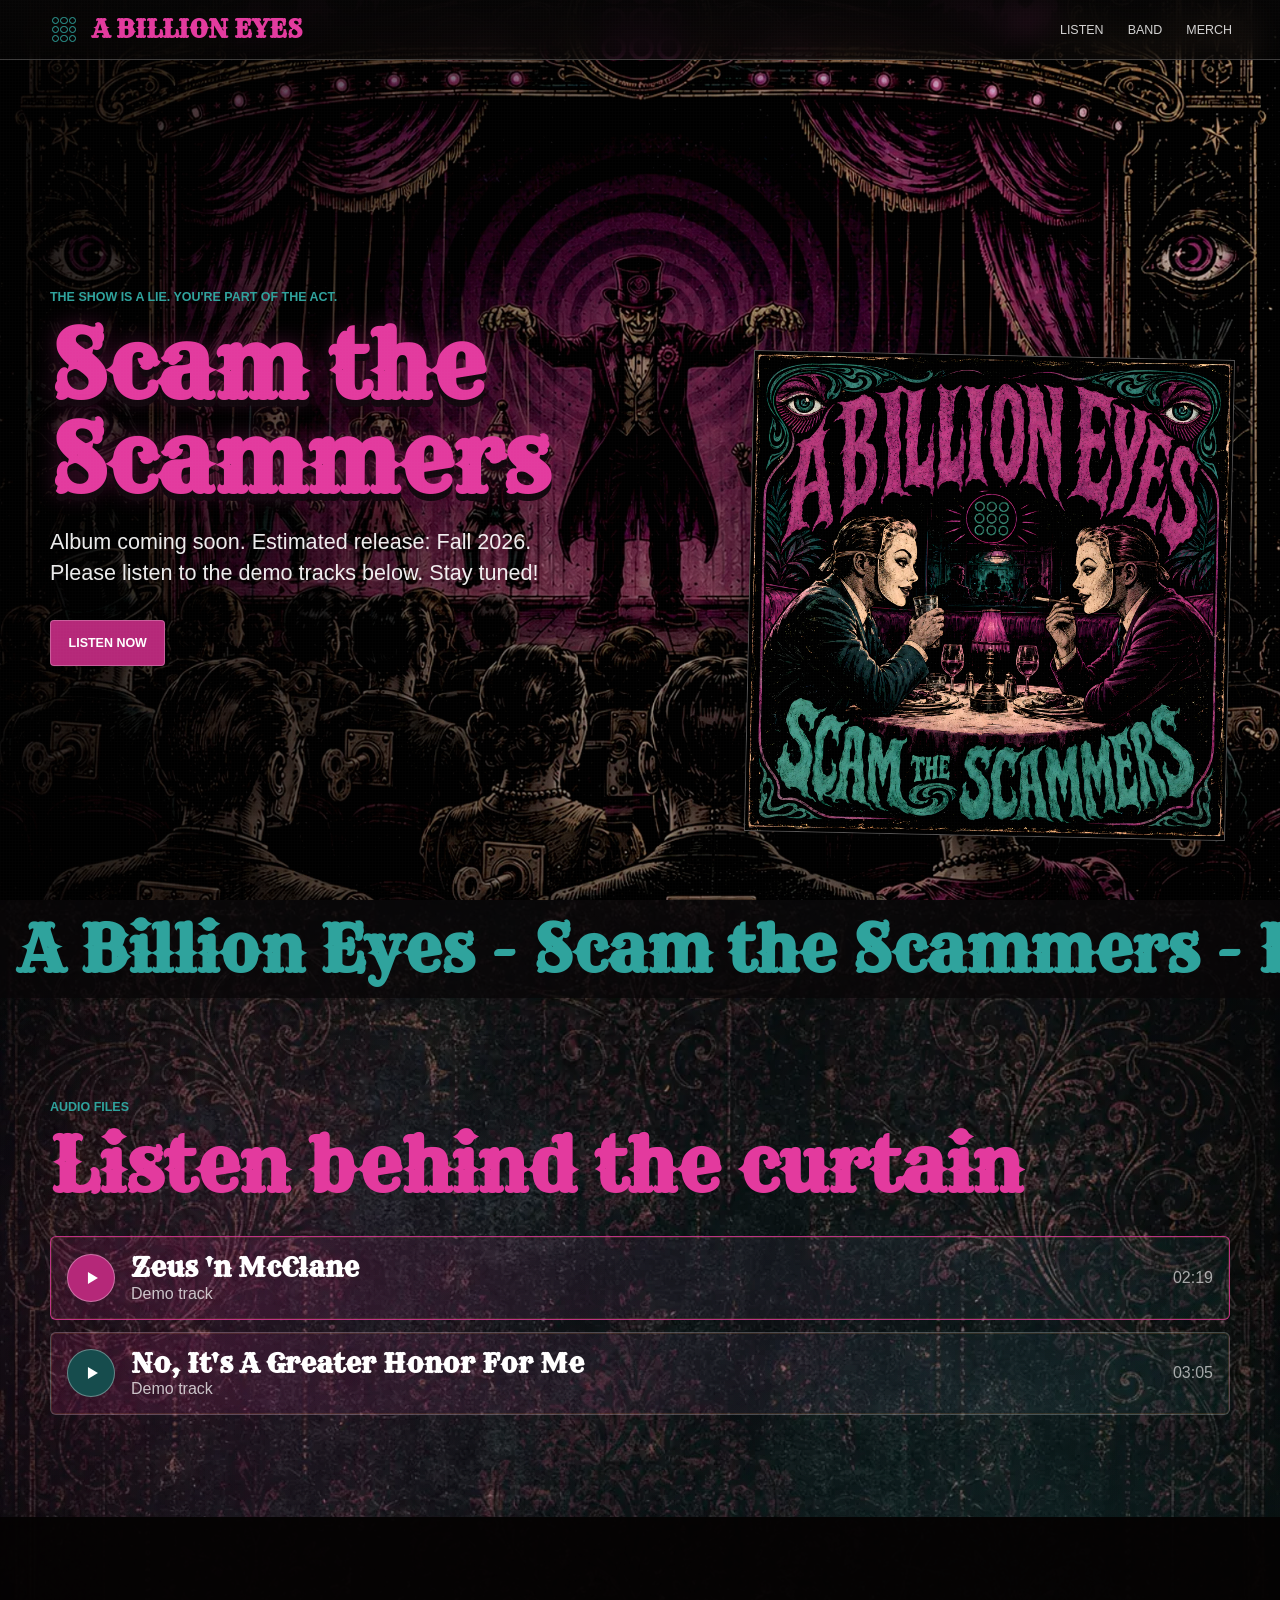
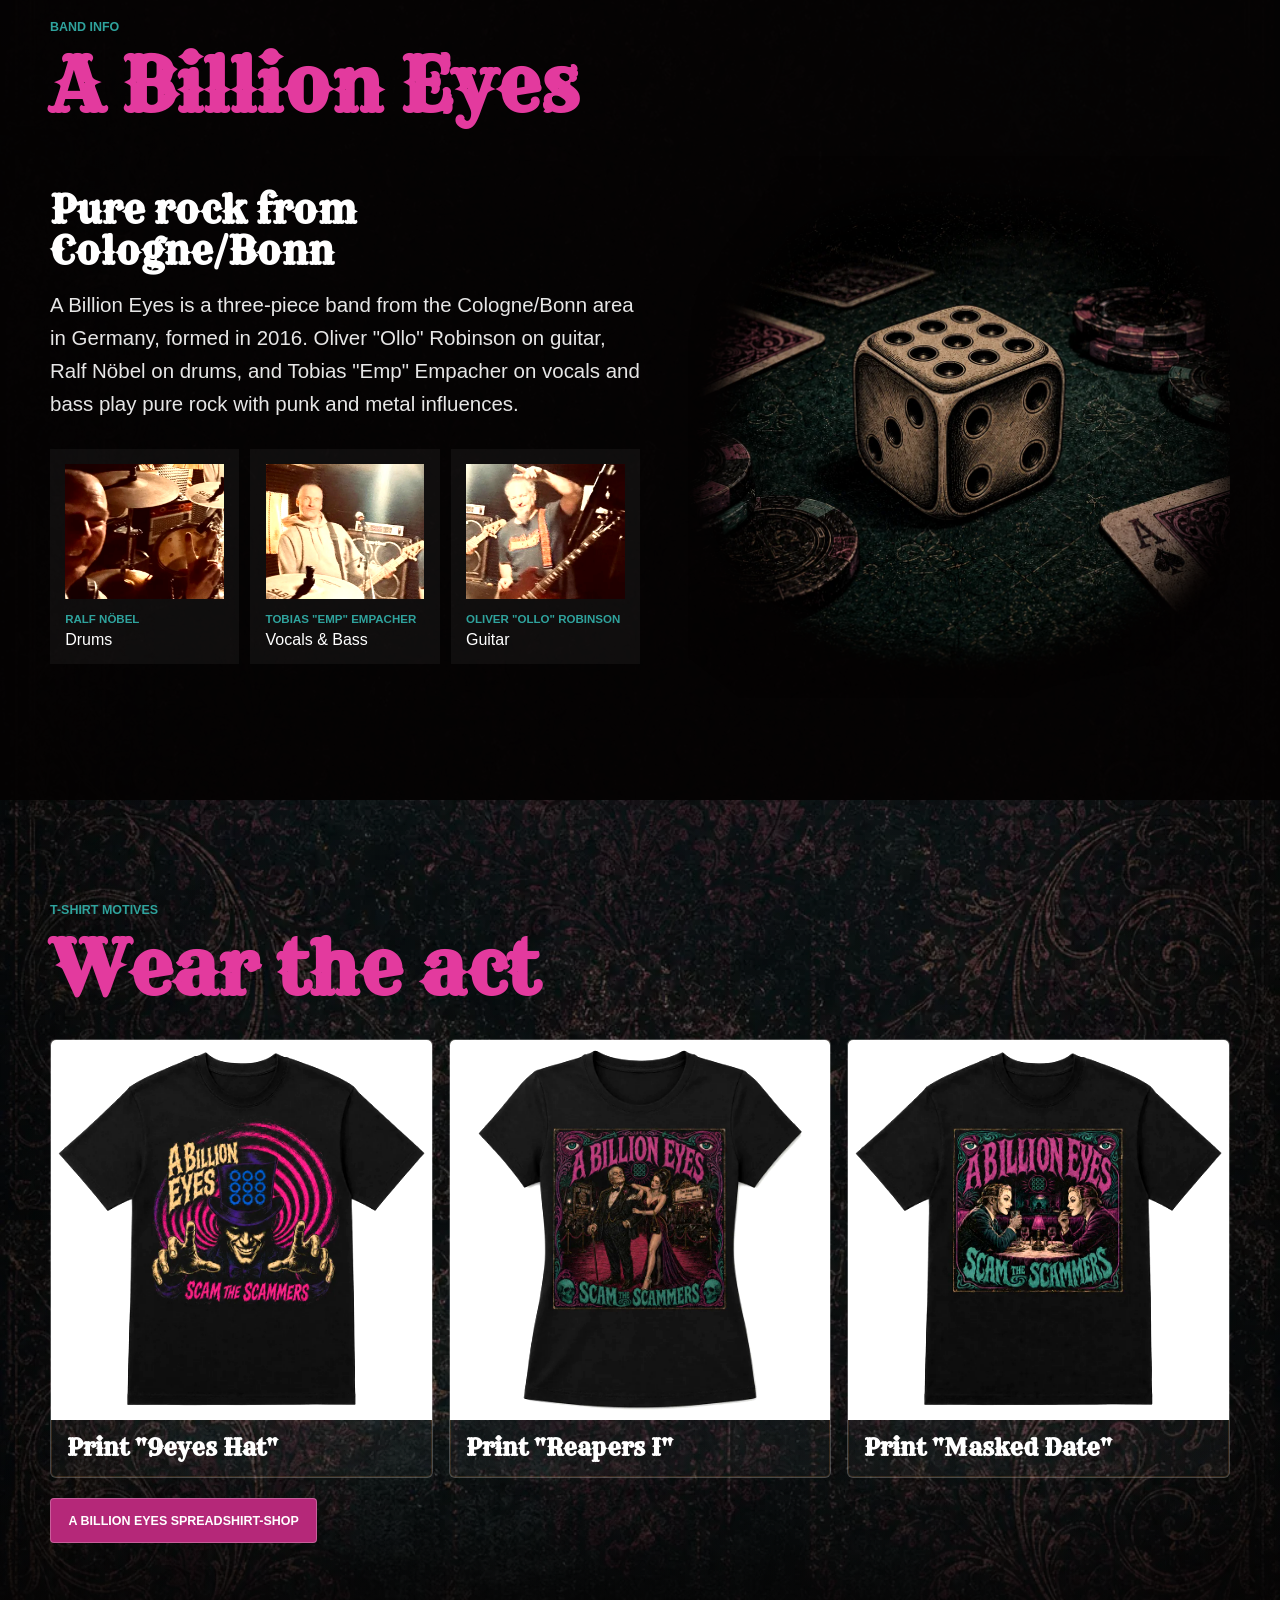
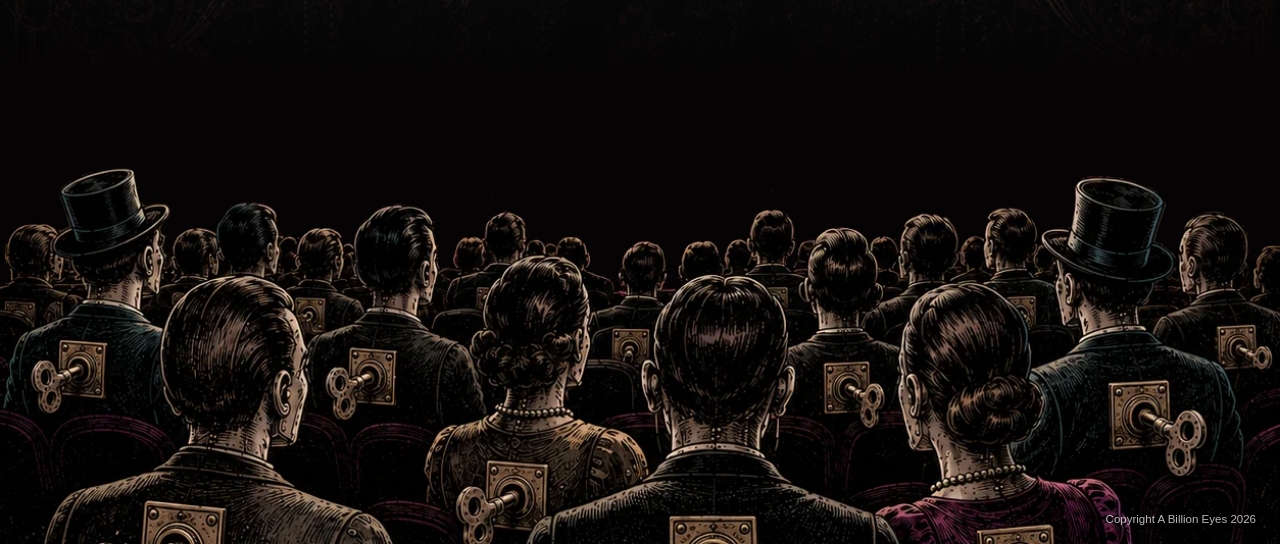
==== commit 0b56614f: "Optimize website images as WebP" ====
--- a/index.html
+++ b/index.html
@@ -8,7 +8,7 @@
       name="description"
       content="A Billion Eyes present Scam the Scammers: audio, video, album details, merch, and band information."
     >
-    <link rel="stylesheet" href="styles.css?v=member-crops-2">
+    <link rel="stylesheet" href="styles.css?v=webp-assets">
   </head>
   <body>
     <header class="site-header" aria-label="Primary">
@@ -41,7 +41,7 @@
             </div>
           </div>
           <figure class="cover-plate">
-            <img src="assets/scam-dinner.jpg" alt="Scam the Scammers masked dinner artwork">
+            <img src="assets/webp/scam-dinner.webp" alt="Scam the Scammers masked dinner artwork">
           </figure>
         </div>
       </section>
@@ -114,7 +114,7 @@
                 </div>
               </dl>
             </div>
-            <img class="band-logo-die" src="assets/abe-dice.png" alt="9eyes die logo">
+            <img class="band-logo-die" src="assets/webp/abe-dice.webp" alt="9eyes die logo">
           </article>
         </section>
 
@@ -125,15 +125,15 @@
           </div>
           <div class="merch-grid">
             <article>
-              <img src="assets/merch-9eyes-hat.png" alt="9eyes Hat T-shirt mockup">
+              <img src="assets/webp/merch-9eyes-hat.webp" alt="9eyes Hat T-shirt mockup">
               <h3>Print "9eyes Hat"</h3>
             </article>
             <article>
-              <img src="assets/merch-reapers-i.png" alt="Reapers I T-shirt mockup">
+              <img src="assets/webp/merch-reapers-i.webp" alt="Reapers I T-shirt mockup">
               <h3>Print "Reapers I"</h3>
             </article>
             <article>
-              <img src="assets/merch-masked-date.png" alt="Masked Date T-shirt mockup">
+              <img src="assets/webp/merch-masked-date.webp" alt="Masked Date T-shirt mockup">
               <h3>Print "Masked Date"</h3>
             </article>
           </div>
@@ -143,7 +143,7 @@
     </main>
 
     <footer class="footer">
-      <img src="assets/website-bottom.png" alt="Theatre audience with wind-up puppets">
+      <img src="assets/webp/website-bottom.webp" alt="Theatre audience with wind-up puppets">
       <small>Copyright A Billion Eyes 2026</small>
     </footer>
 
--- a/styles.css
+++ b/styles.css
@@ -133,7 +133,7 @@
   inset: 0;
   background-image:
     linear-gradient(90deg, rgba(6, 5, 5, 0.86) 0%, rgba(6, 5, 5, 0.46) 46%, rgba(6, 5, 5, 0.16) 100%),
-    url("assets/scam-theatre-hero.png");
+    url("assets/webp/scam-theatre-hero.webp");
   background-size: cover;
   background-position: center;
   filter: saturate(1.12) brightness(1.05) contrast(1.05);
@@ -281,7 +281,7 @@
   isolation: isolate;
   background:
     linear-gradient(180deg, rgba(4, 3, 3, 0.34), rgba(4, 3, 3, 0.1) 18rem, rgba(4, 3, 3, 0.28)),
-    url("assets/wallpaper-texture-v3.png") center top / 100% auto repeat-y,
+    url("assets/webp/wallpaper-texture-v3.webp") center top / 100% auto repeat-y,
     #060505;
 }
 
@@ -549,15 +549,15 @@
 }
 
 .member-photo-ralf {
-  background-image: url("assets/members/ralf1.png");
+  background-image: url("assets/webp/ralf1.webp");
 }
 
 .member-photo-tobias {
-  background-image: url("assets/members/emp1.png");
+  background-image: url("assets/webp/emp1.webp");
 }
 
 .member-photo-oliver {
-  background-image: url("assets/members/ollo1.png");
+  background-image: url("assets/webp/ollo1.webp");
 }
 
 .member-list dt {
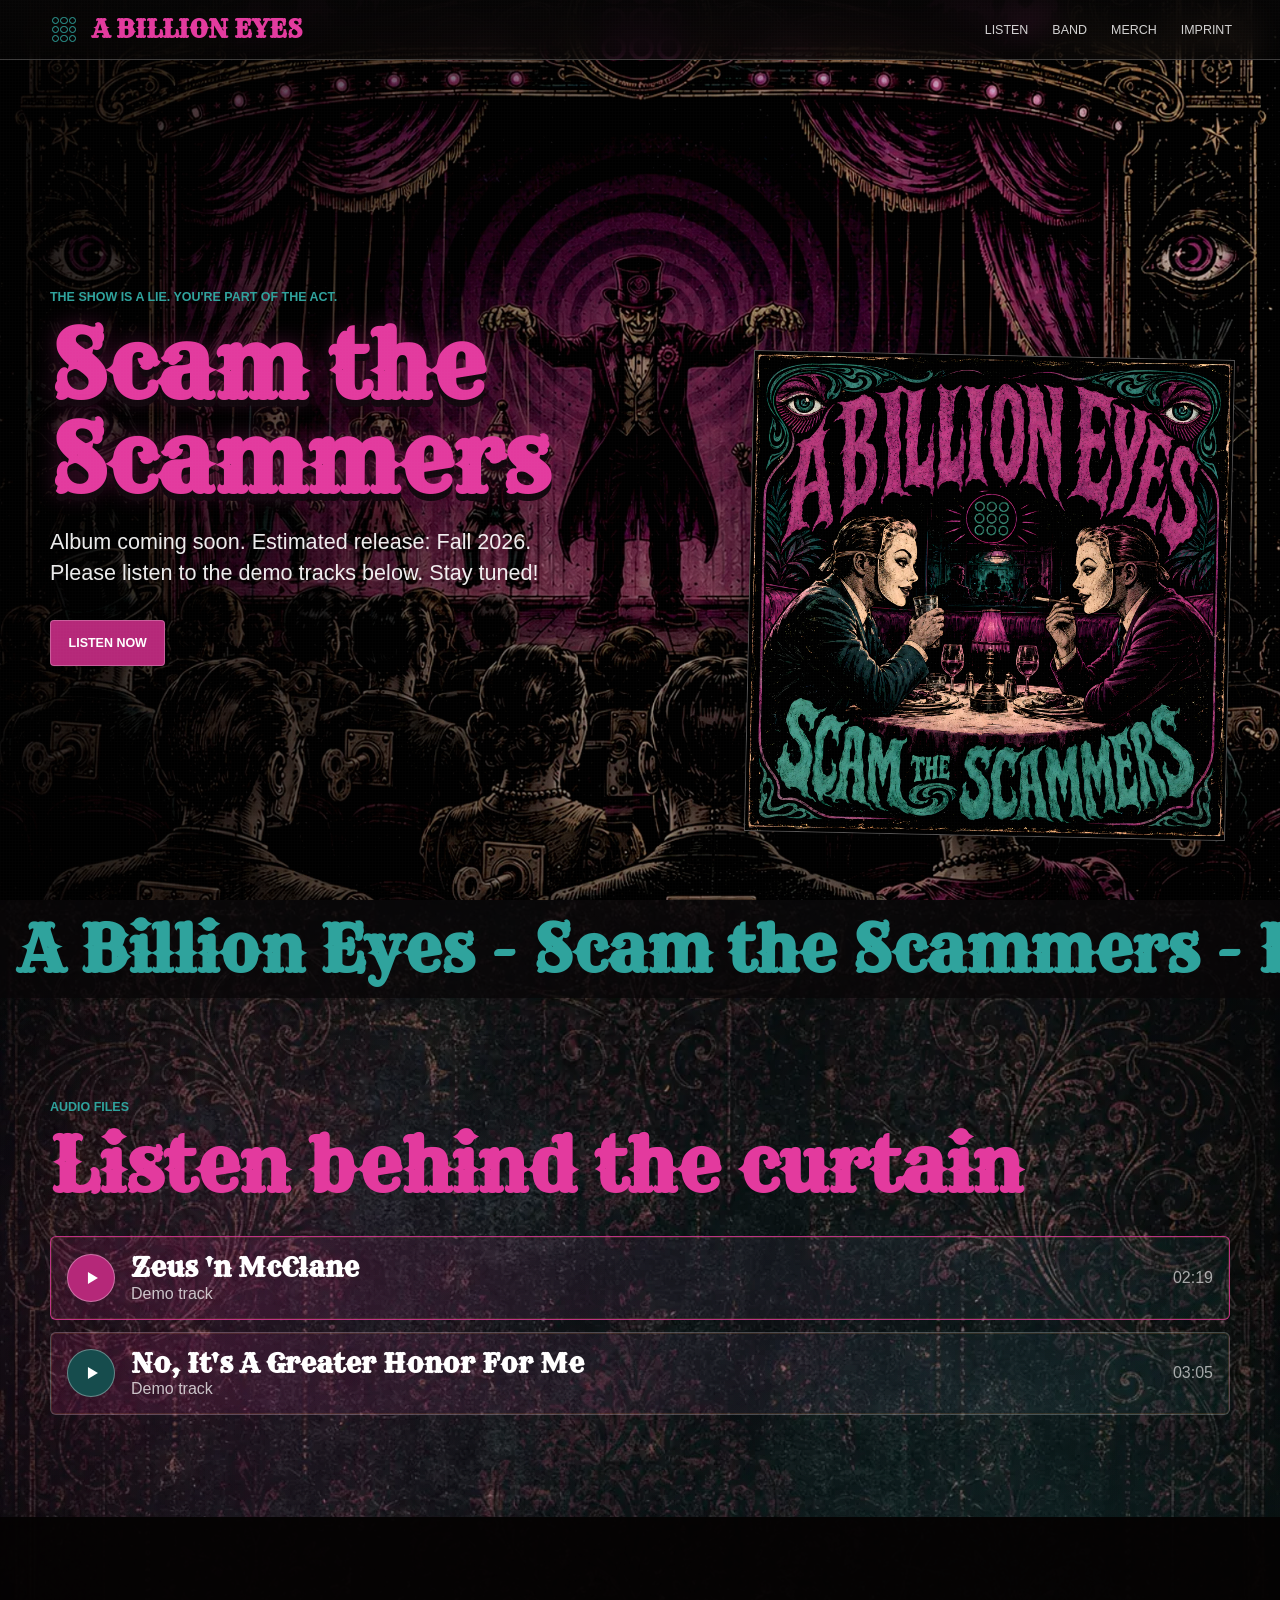
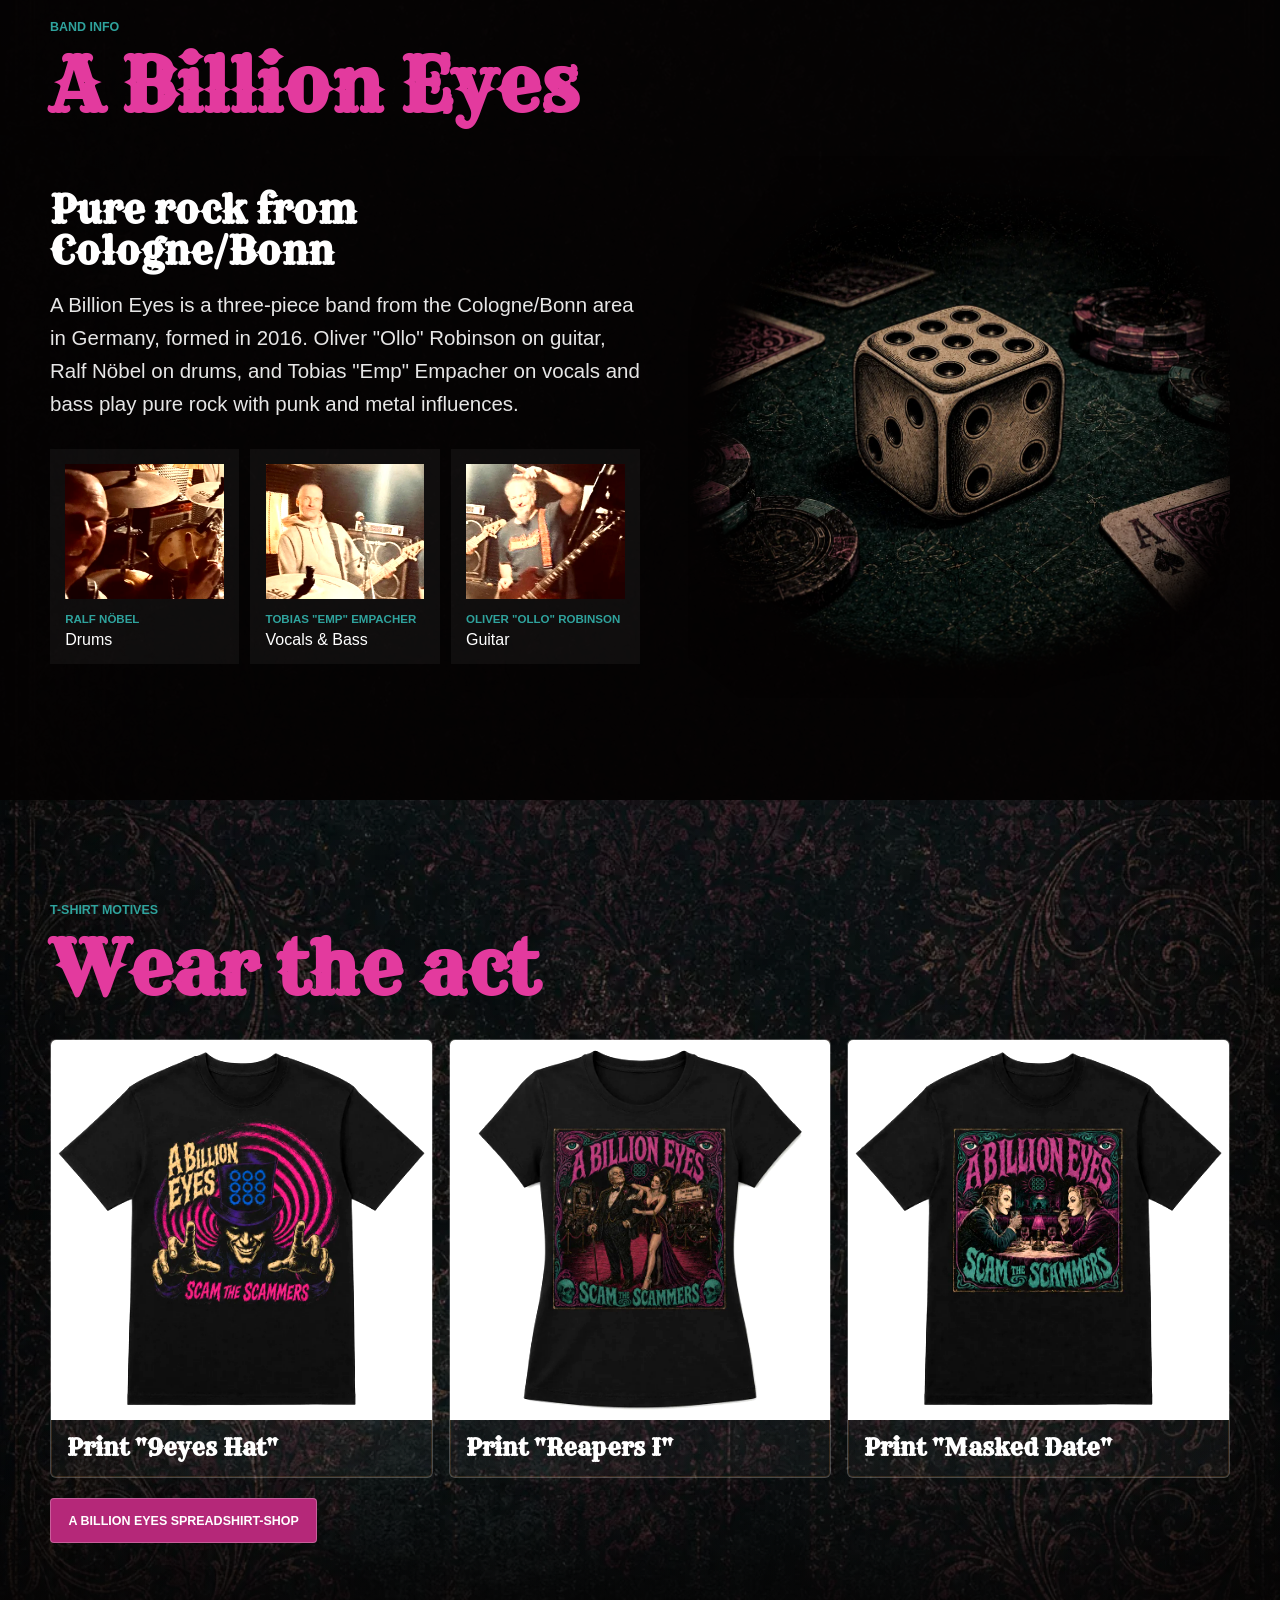
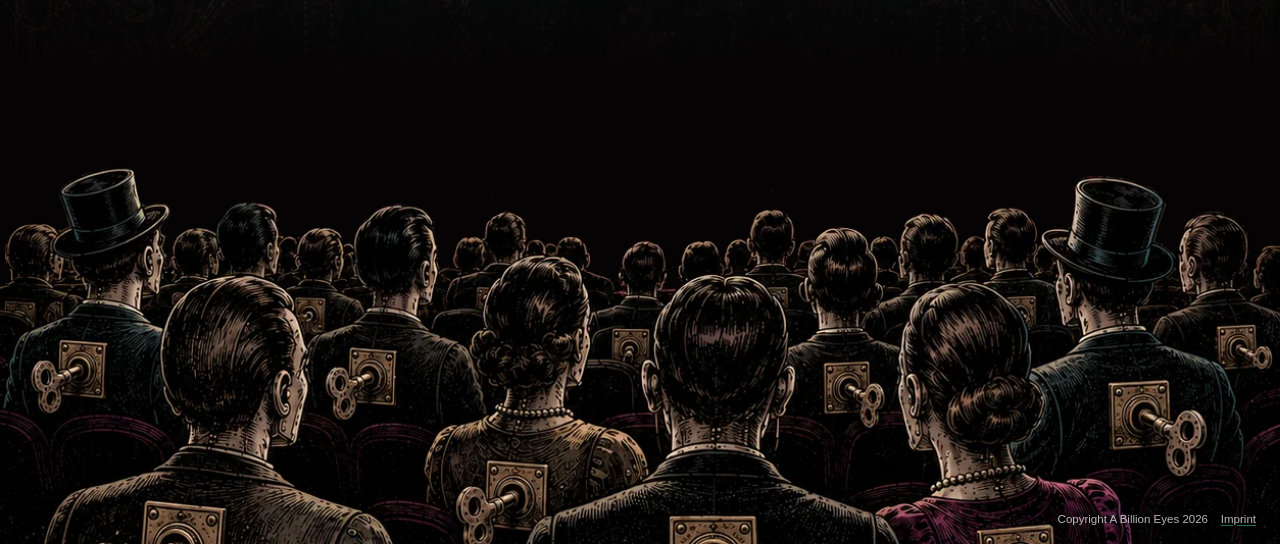
==== commit de9876a5: "Add German imprint page" ====
--- a/index.html
+++ b/index.html
@@ -22,6 +22,7 @@
         <a href="#listen">Listen</a>
         <a href="#band">Band</a>
         <a href="#merch">Merch</a>
+        <a href="impressum.html">Imprint</a>
       </nav>
     </header>
 
@@ -144,7 +145,10 @@
 
     <footer class="footer">
       <img src="assets/webp/website-bottom.webp" alt="Theatre audience with wind-up puppets">
-      <small>Copyright A Billion Eyes 2026</small>
+      <small>
+        <span>Copyright A Billion Eyes 2026</span>
+        <a href="impressum.html">Imprint</a>
+      </small>
     </footer>
 
     <script src="script.js"></script>
--- a/styles.css
+++ b/styles.css
@@ -619,6 +619,61 @@
   margin-top: 1.25rem;
 }
 
+.legal-main {
+  min-height: 100svh;
+  padding: clamp(7rem, 12vw, 9rem) 0 clamp(4rem, 8vw, 7rem);
+  background:
+    linear-gradient(180deg, rgba(4, 3, 3, 0.18), rgba(4, 3, 3, 0.32)),
+    url("assets/webp/wallpaper-texture-v3.webp") center top / 100% auto repeat-y,
+    #060505;
+}
+
+.legal-section {
+  width: min(980px, calc(100% - 2rem));
+  margin: 0 auto;
+}
+
+.legal-section h1 {
+  max-width: none;
+}
+
+.legal-grid {
+  display: grid;
+  gap: 1rem;
+  margin-top: 2rem;
+}
+
+.legal-grid article {
+  padding: clamp(1.2rem, 3vw, 2rem);
+  border: 1px solid var(--line);
+  border-radius: 6px;
+  background: rgba(5, 3, 3, 0.72);
+  box-shadow: inset 0 0 0 1px rgba(168, 111, 51, 0.2);
+}
+
+.legal-grid h2 {
+  margin-bottom: 1rem;
+  color: var(--magenta-hot);
+  font-family: Arial, Helvetica, sans-serif;
+  font-weight: 900;
+  font-size: clamp(1.45rem, 3vw, 2.4rem);
+  line-height: 1.15;
+}
+
+.legal-grid p {
+  margin: 0.8rem 0 0;
+  color: rgba(255, 255, 255, 0.9);
+  font-size: clamp(1rem, 2vw, 1.14rem);
+  line-height: 1.62;
+}
+
+.legal-grid a,
+.footer a {
+  color: inherit;
+  text-decoration-color: rgba(47, 163, 157, 0.7);
+  text-underline-offset: 0.18em;
+}
+
 .footer {
   position: relative;
   padding: 0;
@@ -636,10 +691,24 @@
   position: absolute;
   right: clamp(0.8rem, 2vw, 1.5rem);
   bottom: clamp(0.7rem, 1.6vw, 1.2rem);
+  display: inline-flex;
+  flex-wrap: wrap;
+  justify-content: flex-end;
+  gap: 0.35rem 0.8rem;
   color: rgba(255, 255, 255, 0.72);
   font-family: Arial, Helvetica, sans-serif;
   font-size: 0.72rem;
   text-shadow: 0 1px 4px rgba(0, 0, 0, 0.85);
+}
+
+.legal-footer {
+  min-height: 4rem;
+}
+
+.legal-footer small {
+  position: static;
+  justify-content: center;
+  padding: 1.5rem 1rem;
 }
 
 @media (max-width: 860px) {
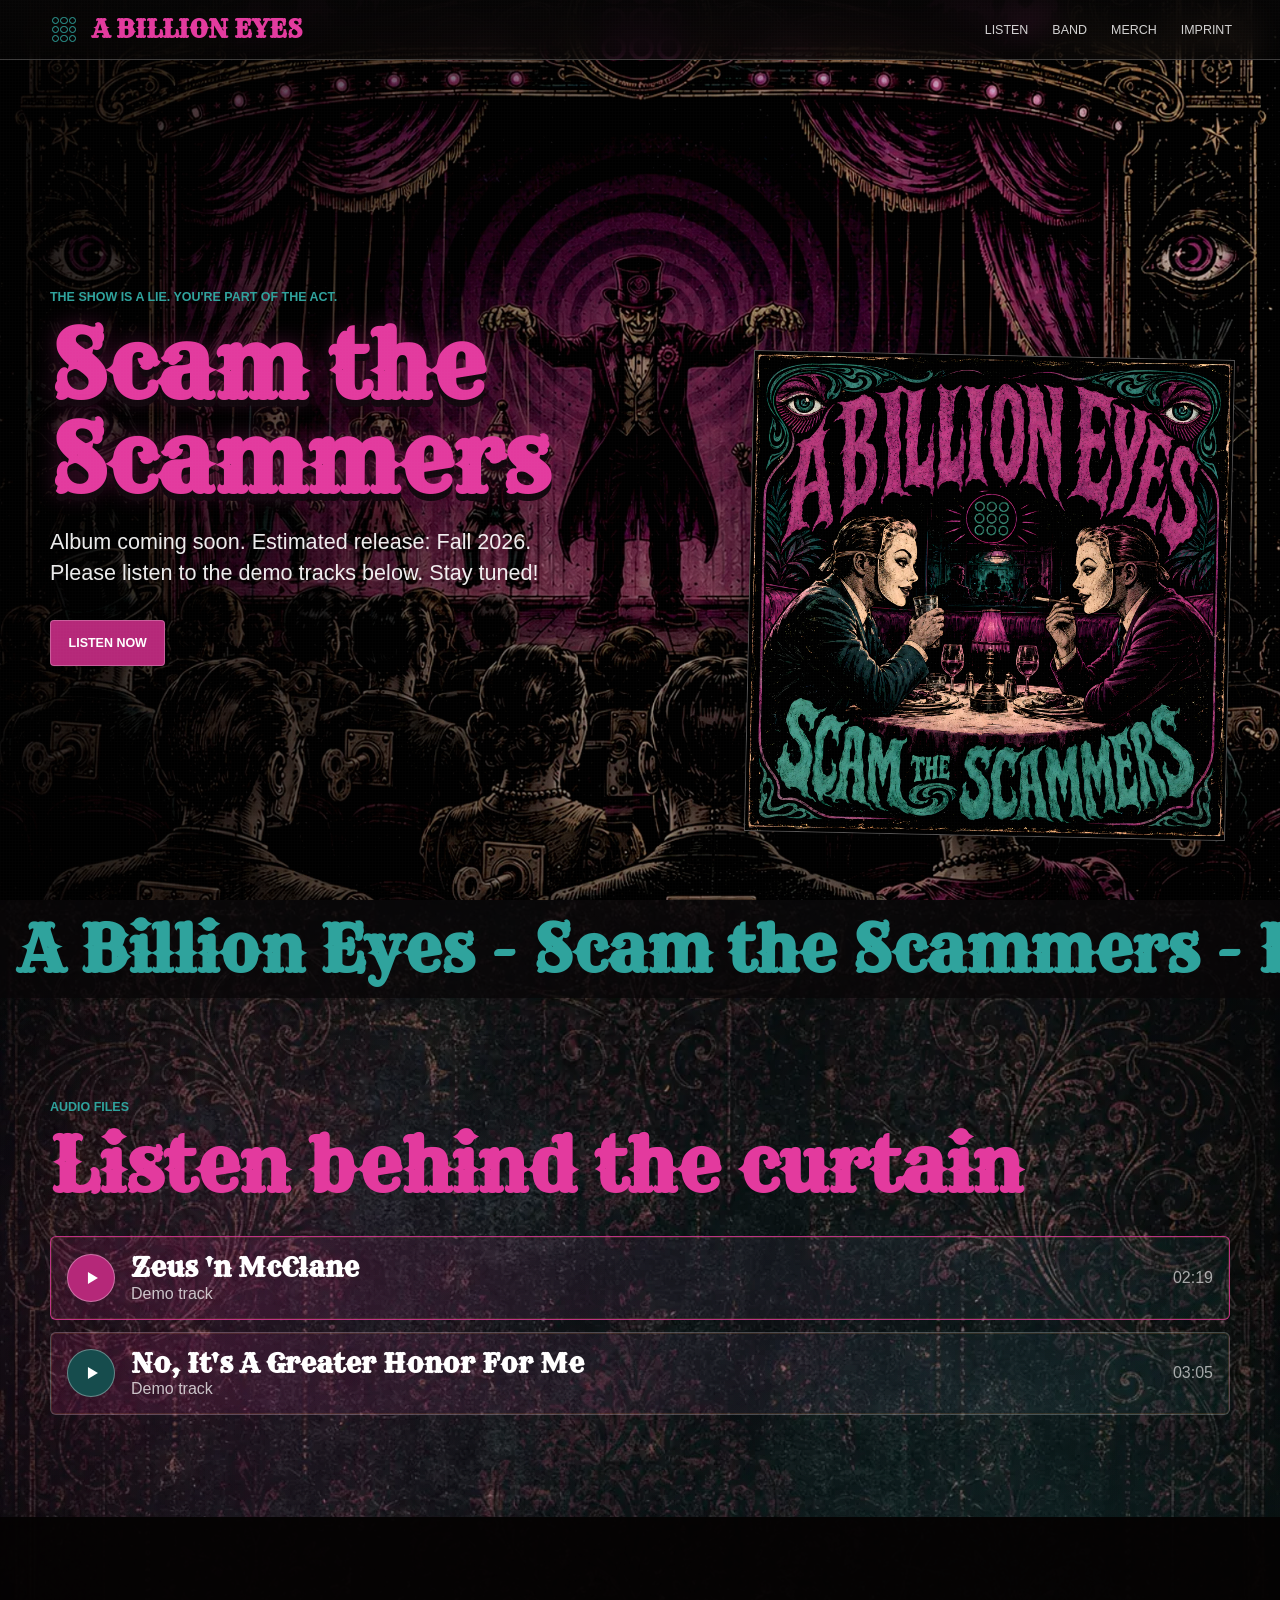
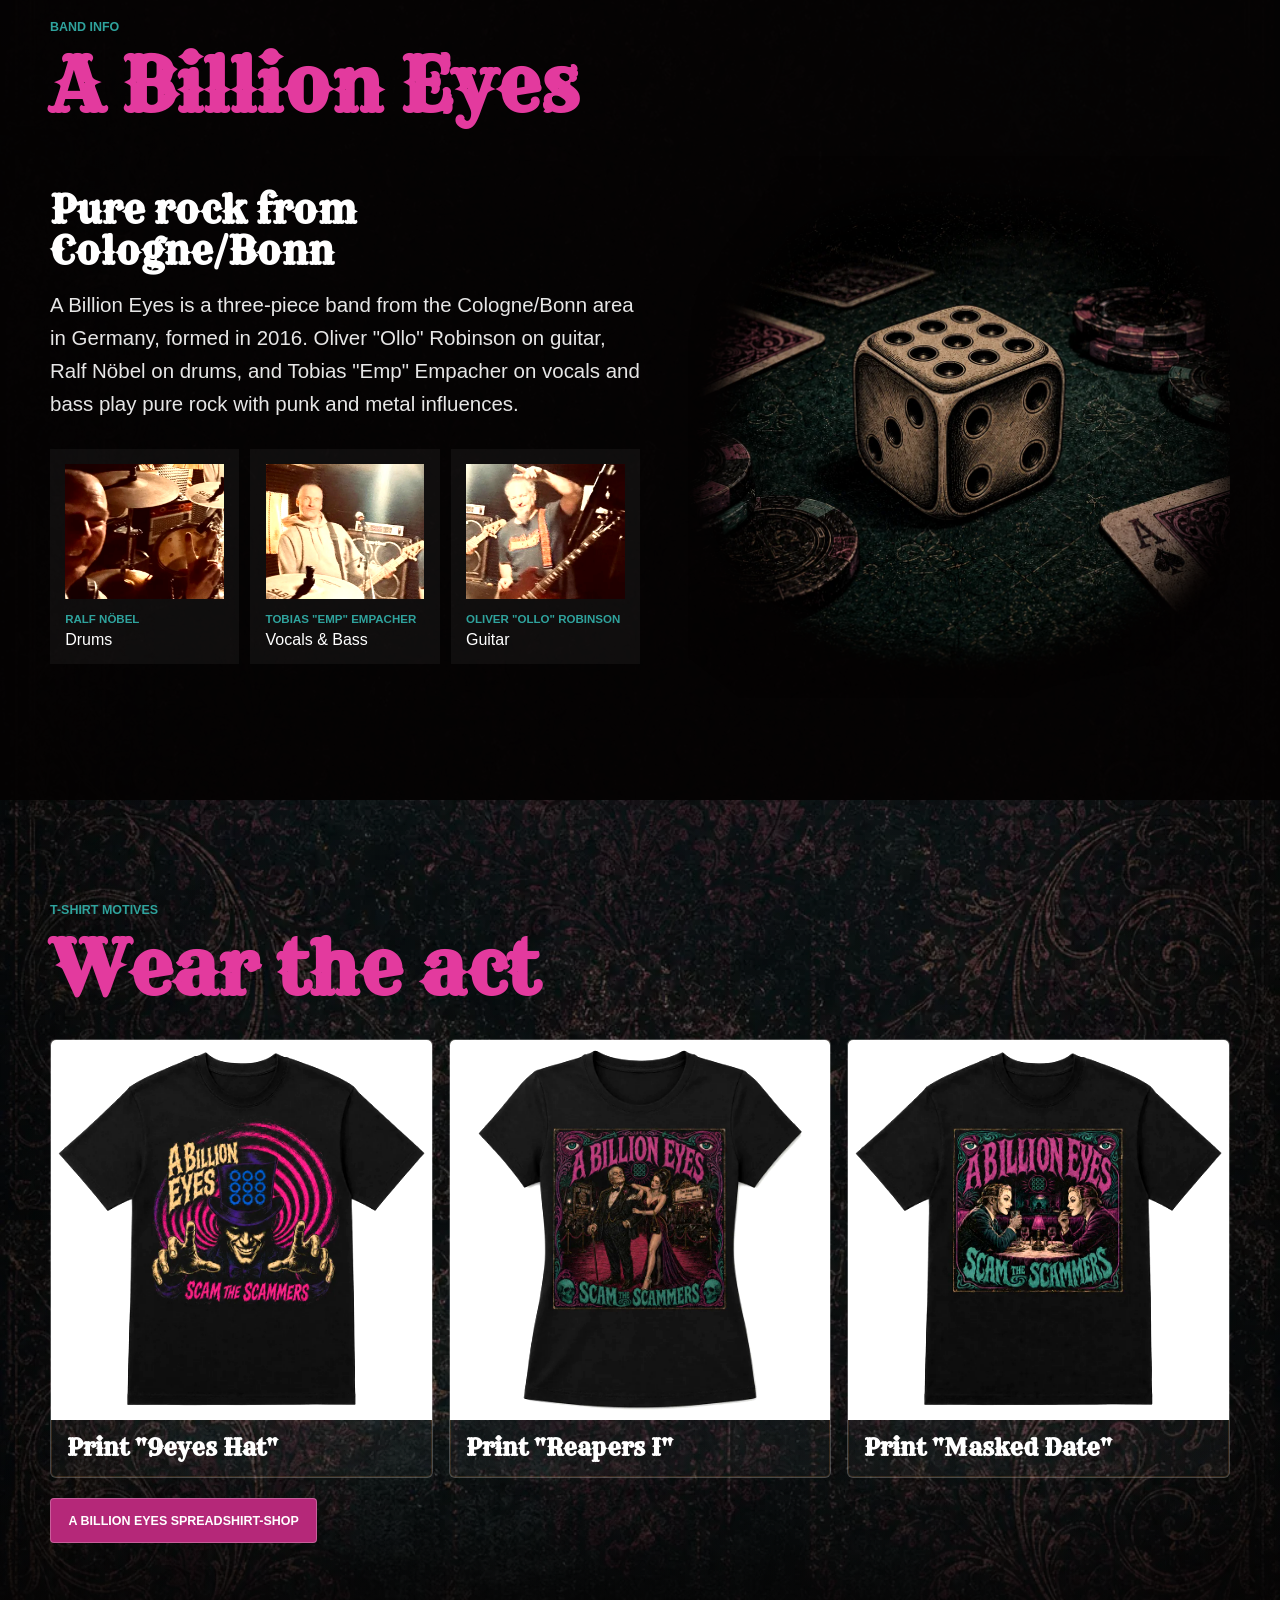
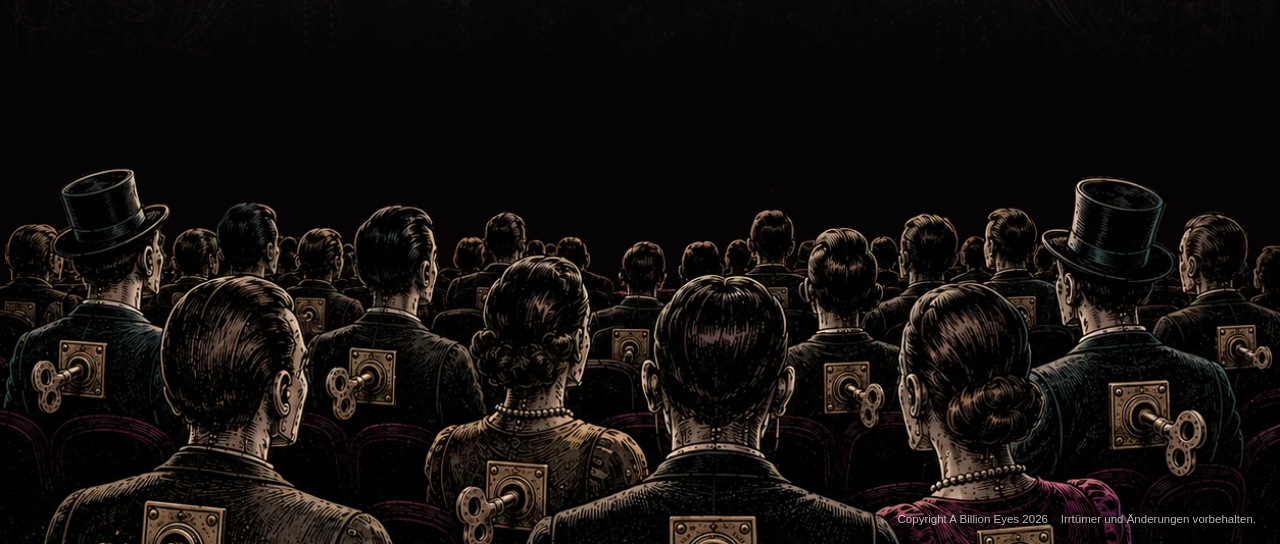
==== commit 7b945dc0: "Update imprint notices" ====
--- a/index.html
+++ b/index.html
@@ -147,7 +147,7 @@
       <img src="assets/webp/website-bottom.webp" alt="Theatre audience with wind-up puppets">
       <small>
         <span>Copyright A Billion Eyes 2026</span>
-        <a href="impressum.html">Imprint</a>
+        <span>Irrtümer und Änderungen vorbehalten.</span>
       </small>
     </footer>
 
